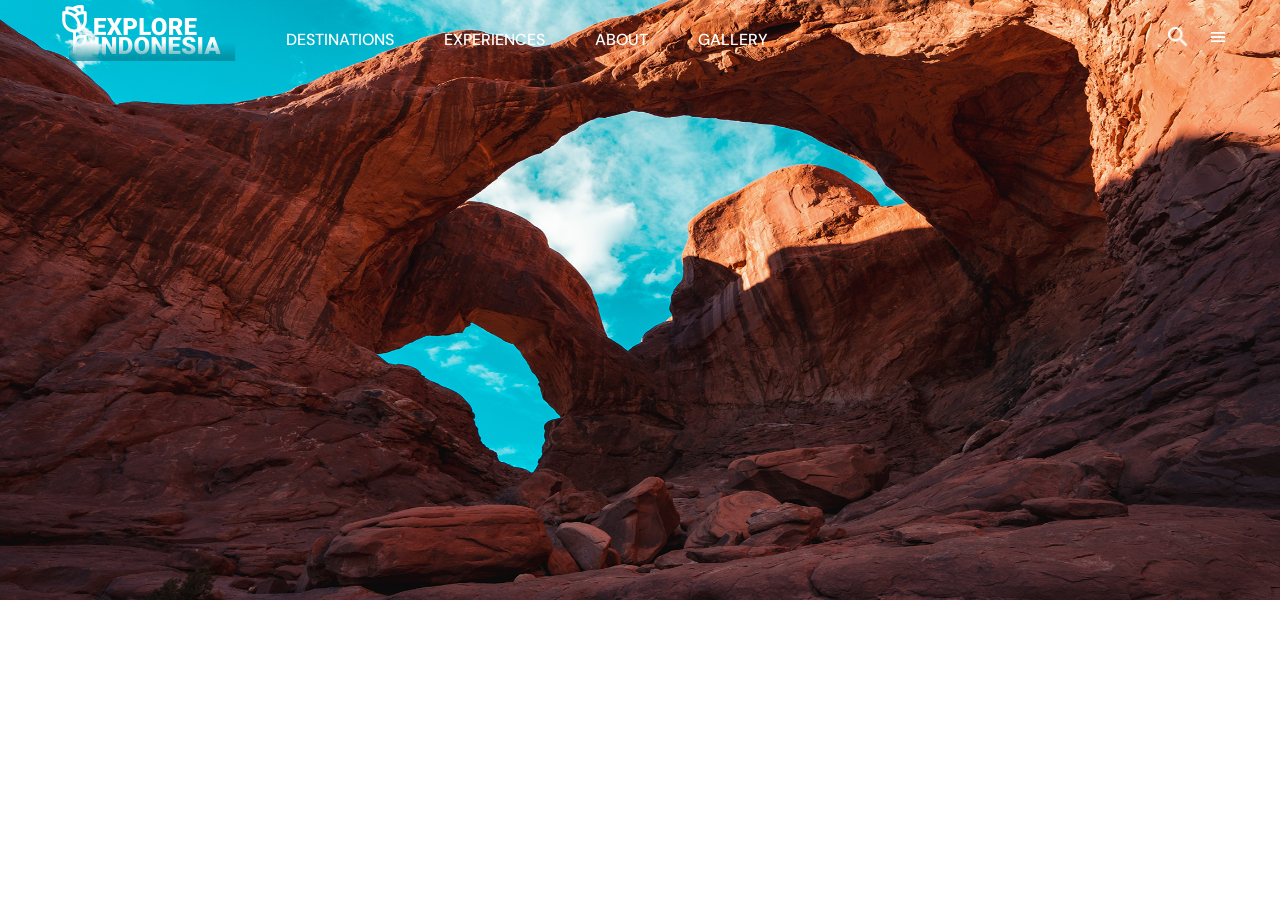
==== amirhamza/amirhamza.html @ f73ede25 "Second commit" ====
<!DOCTYPE html>
<html lang="en">
<head>
    <meta charset="UTF-8">
    <meta name="viewport" content="width=device-width, initial-scale=1.0">
    <title>Document</title>
    <link rel="stylesheet" href="./amirhamza.css">
    <link rel="preconnect" href="https://fonts.googleapis.com">
    <link rel="preconnect" href="https://fonts.gstatic.com" crossorigin>
    <link href="https://fonts.googleapis.com/css2?family=DM+Sans:ital,opsz,wght@0,9..40,100..1000;1,9..40,100..1000&family=Google+Sans:ital,opsz,wght@0,17..18,400..700;1,17..18,400..700&family=Merriweather:ital,opsz,wght@0,18..144,300..900;1,18..144,300..900&family=Momo+Trust+Display&family=Montserrat:ital,wght@0,100..900;1,100..900&family=Nunito:ital,wght@0,200..1000;1,200..1000&family=Open+Sans:ital,wght@0,300..800;1,300..800&family=Raleway:ital,wght@0,100..900;1,100..900&family=Red+Hat+Display:ital,wght@0,300..900;1,300..900&family=Roboto:ital,wght@0,100..900;1,100..900&display=swap" rel="stylesheet">
</head>
<body>
    <img src="./images/diego-gutierrez-NRn5rrBnH8w-unsplash 1 (1).png" alt="" width="100%" height="600px">
    <div class="menu">
        <img src="./images/Group 7.png" alt="">
            <a href="">DESTINATIONS</a>
            <a href="">EXPERIENCES</a>
            <a href="">ABOUT</a>
            <a href="">GALLERY</a>
        <div class="div2">
            <img src="./images/Vector (5).png" alt="" width="20px" height="20px">
            <div class="div3">
                <img src="./images/menu.png" alt="" width="20px" height="20px">
            </div>
        </div>
    </div>
</body>
</html>
---- amirhamza/amirhamza.css ----
*{
    margin: 0px;
    font-family: DM Sans;
}
.menu{
    display: flex;
    align-items: center;
    margin-top: -600px;
    gap: 50px;
    margin-left: 50px;
}
.menu a{
    text-decoration: none;
    color: white;
    font-weight: 500;
}
.div2{
    display: flex;
    gap: 20px;
    margin-left: 350px;
}
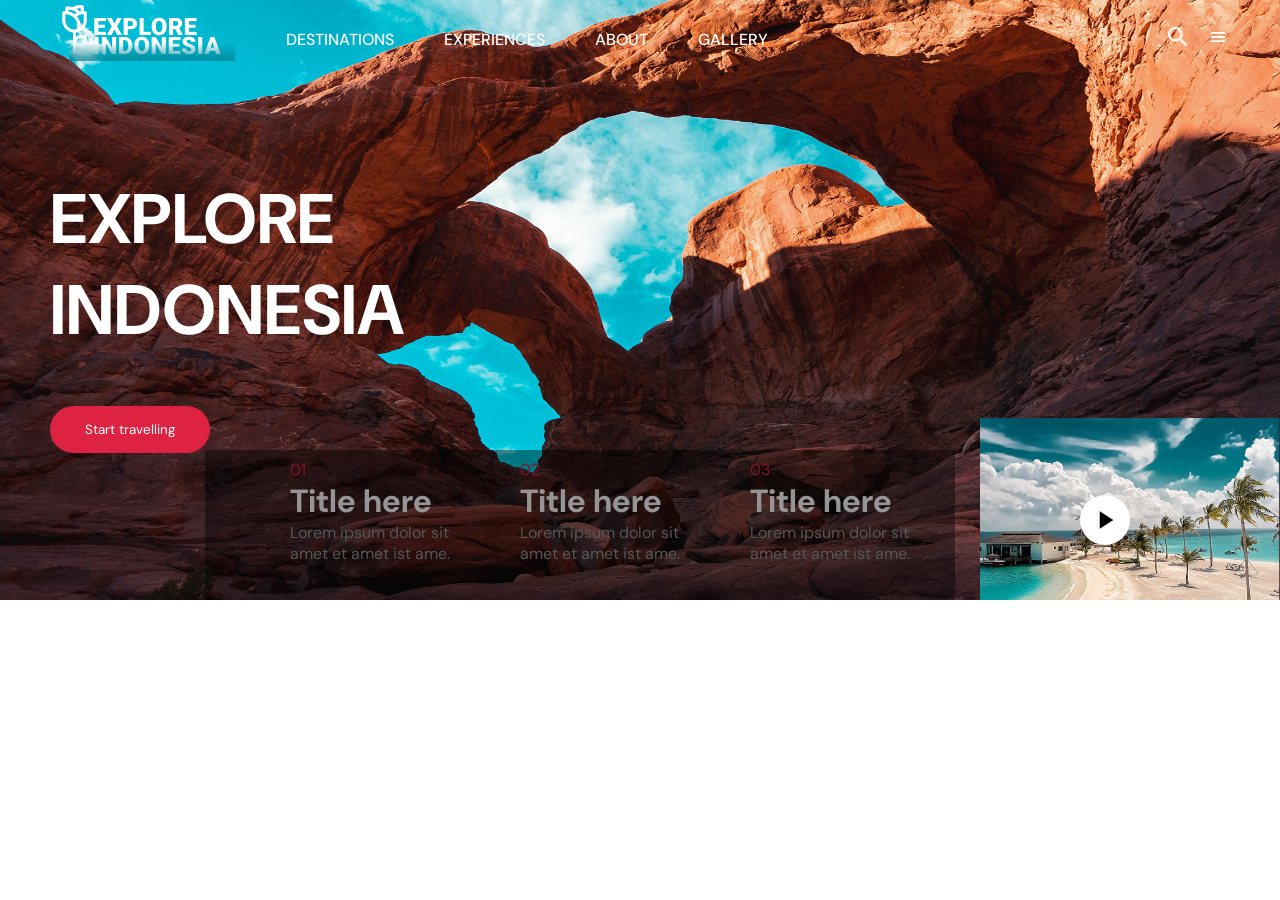
==== commit 50c8bac3: "Third commit" ====
--- a/amirhamza/amirhamza.html
+++ b/amirhamza/amirhamza.html
@@ -24,5 +24,35 @@
             </div>
         </div>
     </div>
+    <div class="div4">
+        <h1>EXPLORE <br>INDONESIA</h1>
+        <button>Start travelling</button>
+    </div>
+    <div class="div5">
+        <div>
+            <a href="">01</a>
+            <h1>Title here</h1>
+            <p>Lorem ipsum dolor sit <br> amet et amet ist ame.</p>
+        </div>
+        <div>
+            <a href="">02</a>
+            <h1>Title here</h1>
+            <p>Lorem ipsum dolor sit <br> amet et amet ist ame.</p>
+        </div>
+        <div>
+            <a href="">03</a>
+            <h1>Title here</h1>
+            <p>Lorem ipsum dolor sit <br> amet et amet ist ame.</p>
+        </div>
+        <div>
+            <img src="./images/hussan-amir-h0DK5BIGBEg-unsplash 2.png" alt="" width="300px">
+        </div>
+    </div>
+    <div class="div6">
+            <img src="./images/play_arrow.png" alt="" width="30px" style="padding: 10px; background-color: white; border-radius: 50px;">
+    </div>
+    <div class="div7">
+    </div>
+    
 </body>
 </html>
--- a/amirhamza/amirhamza.css
+++ b/amirhamza/amirhamza.css
@@ -18,4 +18,47 @@
     display: flex;
     gap: 20px;
     margin-left: 350px;
+}
+.div4{
+    margin-left: 50px;
+    margin-top: 100px;
+}
+.div4 h1{
+    font-size: 70px;
+    color: white;
+}
+.div4 button{
+    border: none;
+    margin-top: 50px;
+    padding: 15px 35px;
+    background-color: #DD2242;
+    color: white;
+    border-radius: 30px;
+}
+.div5{
+    display: flex;
+    gap: 70px;
+    align-items: center;
+    justify-content: end;
+    margin-top: -35px;
+    color: white;
+}
+.div5 a{
+    text-decoration: none;
+    color: #DD2242;
+}
+.div5 p{
+    color: #939393;
+}
+.div6 {
+    margin-left: 1080px;
+    margin-top: -110px;
+}
+.div7{
+    width: 750px;
+    height: 150px;
+    background-color: rgba(0, 0, 0, 0.416);
+    margin-left: 205px;
+    margin-top: -100px;
+    position: relative;
 }
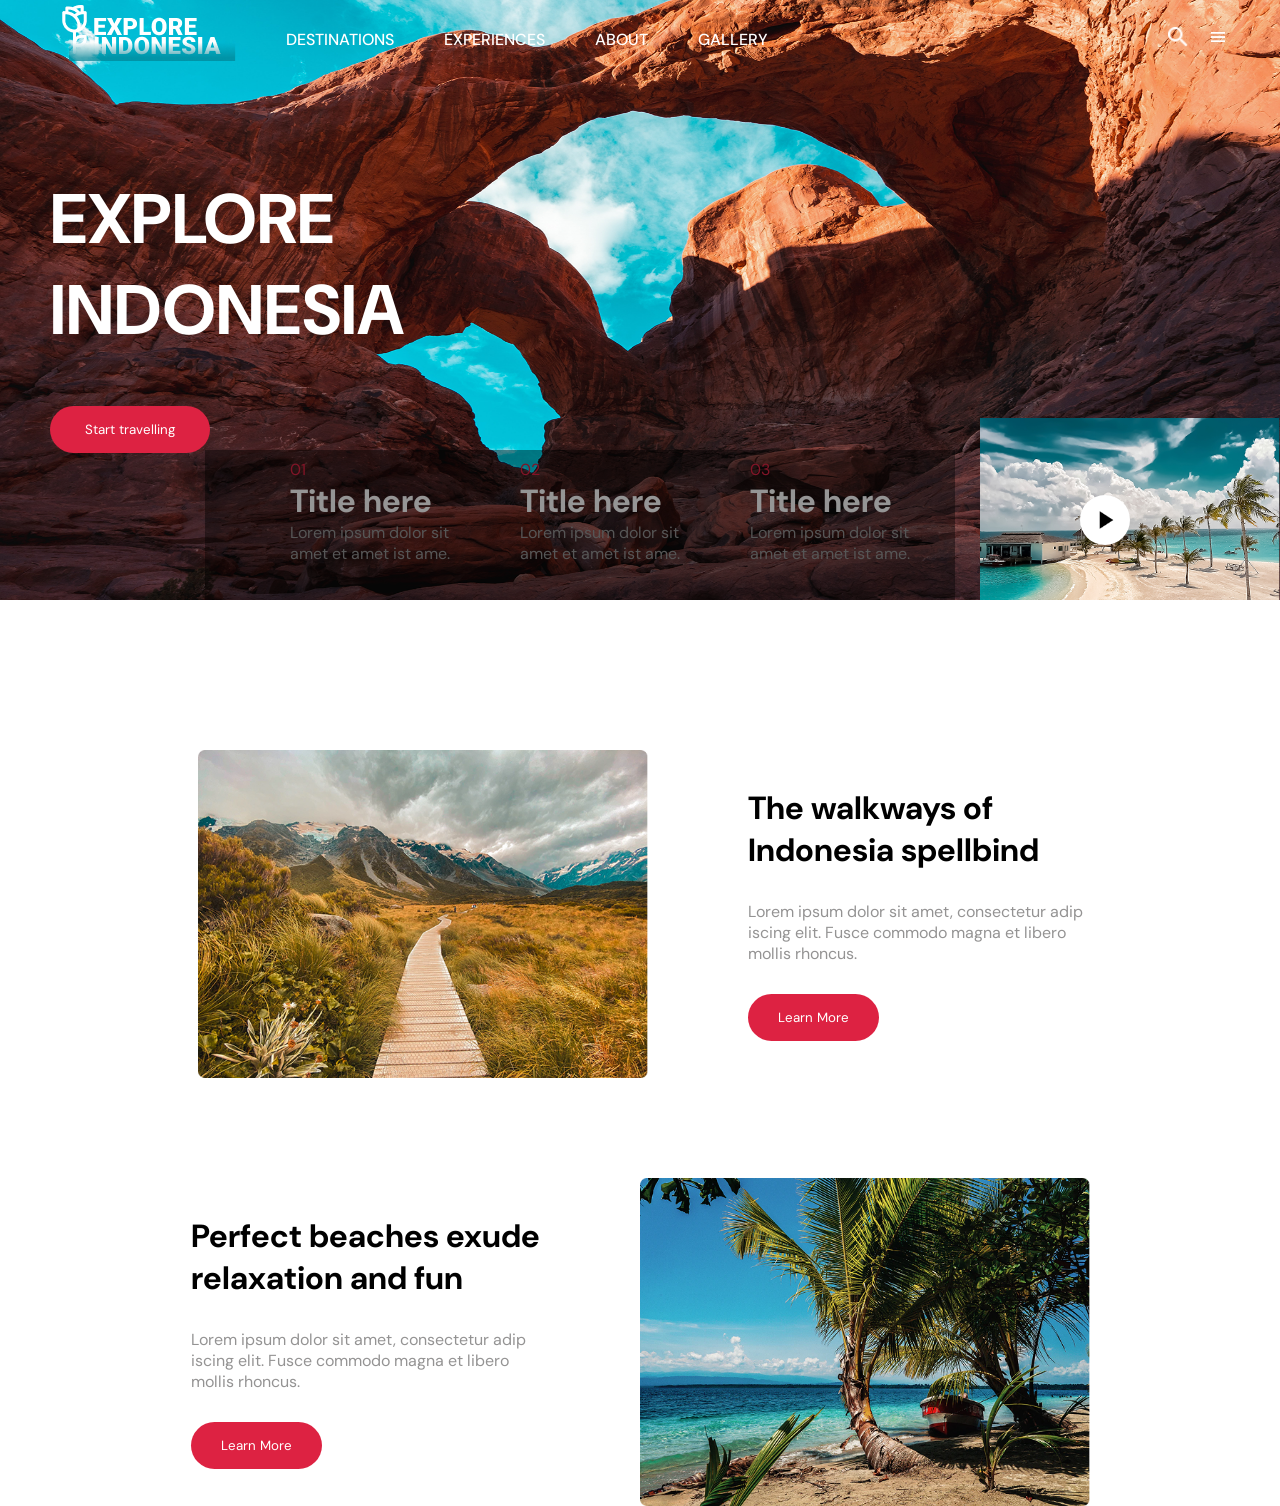
==== commit 7ea9740a: "Fourth commit" ====
--- a/amirhamza/amirhamza.html
+++ b/amirhamza/amirhamza.html
@@ -53,6 +53,21 @@
     </div>
     <div class="div7">
     </div>
-    
+    <div class="div8">
+        <img src="./images/Rectangle 9.png" alt="" width="450px">
+          <div>
+            <h1>The walkways of <br> Indonesia spellbind</h1>
+            <p>Lorem ipsum dolor sit amet, consectetur adip <br> iscing elit. Fusce commodo magna et libero <br> mollis rhoncus. </p>
+            <button>Learn More</button>
+          </div>
+    </div>
+    <div class="div9">
+        <img src="./images/Rectangle 10 (2).png" alt="" width="450px">
+        <div>
+            <h1>Perfect beaches exude <br> relaxation and fun</h1>
+            <p>Lorem ipsum dolor sit amet, consectetur adip <br> iscing elit. Fusce commodo magna et libero <br> mollis rhoncus. </p>
+            <button>Learn More</button>
+        </div>
+    </div>
 </body>
 </html>
--- a/amirhamza/amirhamza.css
+++ b/amirhamza/amirhamza.css
@@ -61,4 +61,45 @@
     margin-left: 205px;
     margin-top: -100px;
     position: relative;
+}
+.div8{
+    margin-top: 150px;
+    display: flex;
+    gap: 100px;
+    justify-content: center;
+    align-items: center;
+}
+.div8 p{
+    margin-top: 30px;
+    color: #949393;
+}
+.div8 button{
+    margin-top: 30px;
+    border: none;
+    background-color: #DD2242;
+    padding: 15px 30px;
+    color: white;
+    border-radius: 30px;
+    font-weight: 400;
+}
+.div9{
+    margin-top: 100px;
+    display: flex;
+    gap: 100px;
+    justify-content: center;
+    align-items: center;
+    flex-direction: row-reverse;
+}
+.div9 p{
+    margin-top: 30px;
+    color: #949393;
+}
+.div9 button{
+    margin-top: 30px;
+    border: none;
+    background-color: #DD2242;
+    color: white;
+    padding: 15px 30px;
+    border-radius: 30px;
+    font-weight: 400;
 }
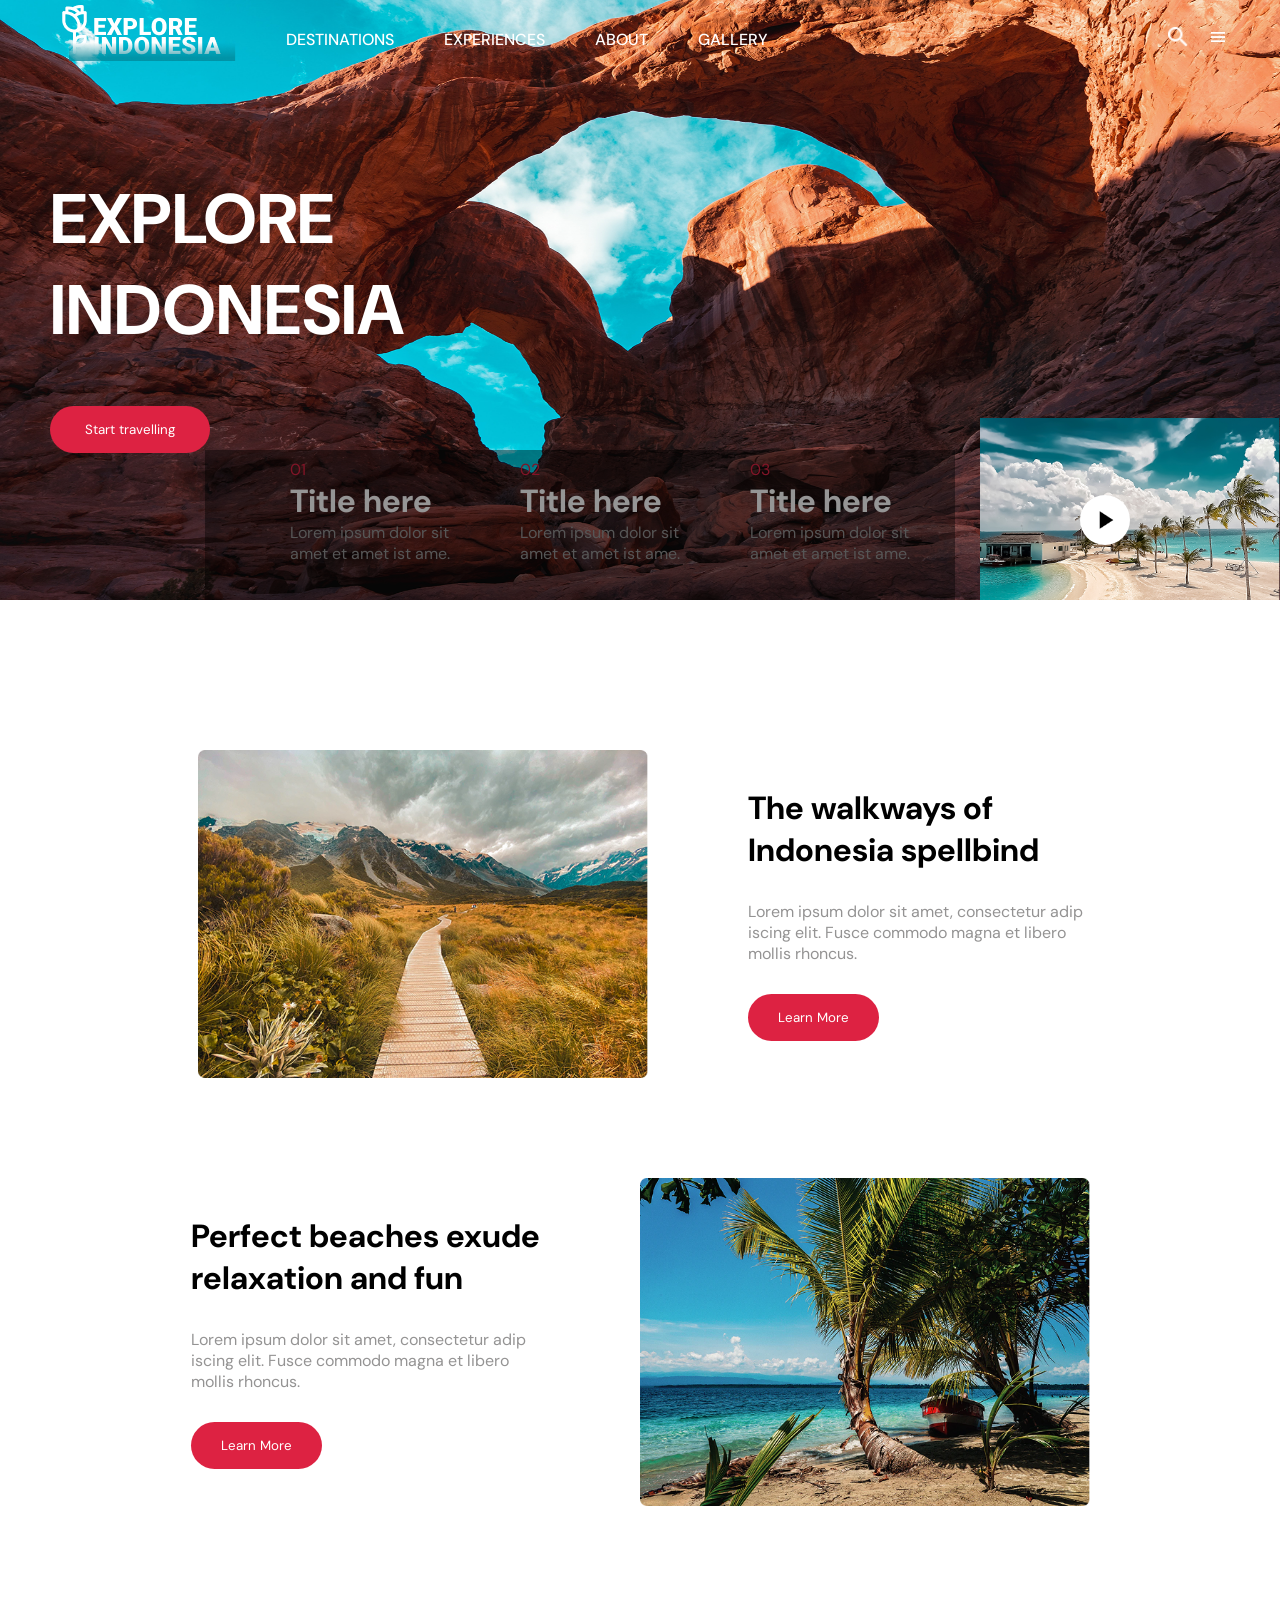
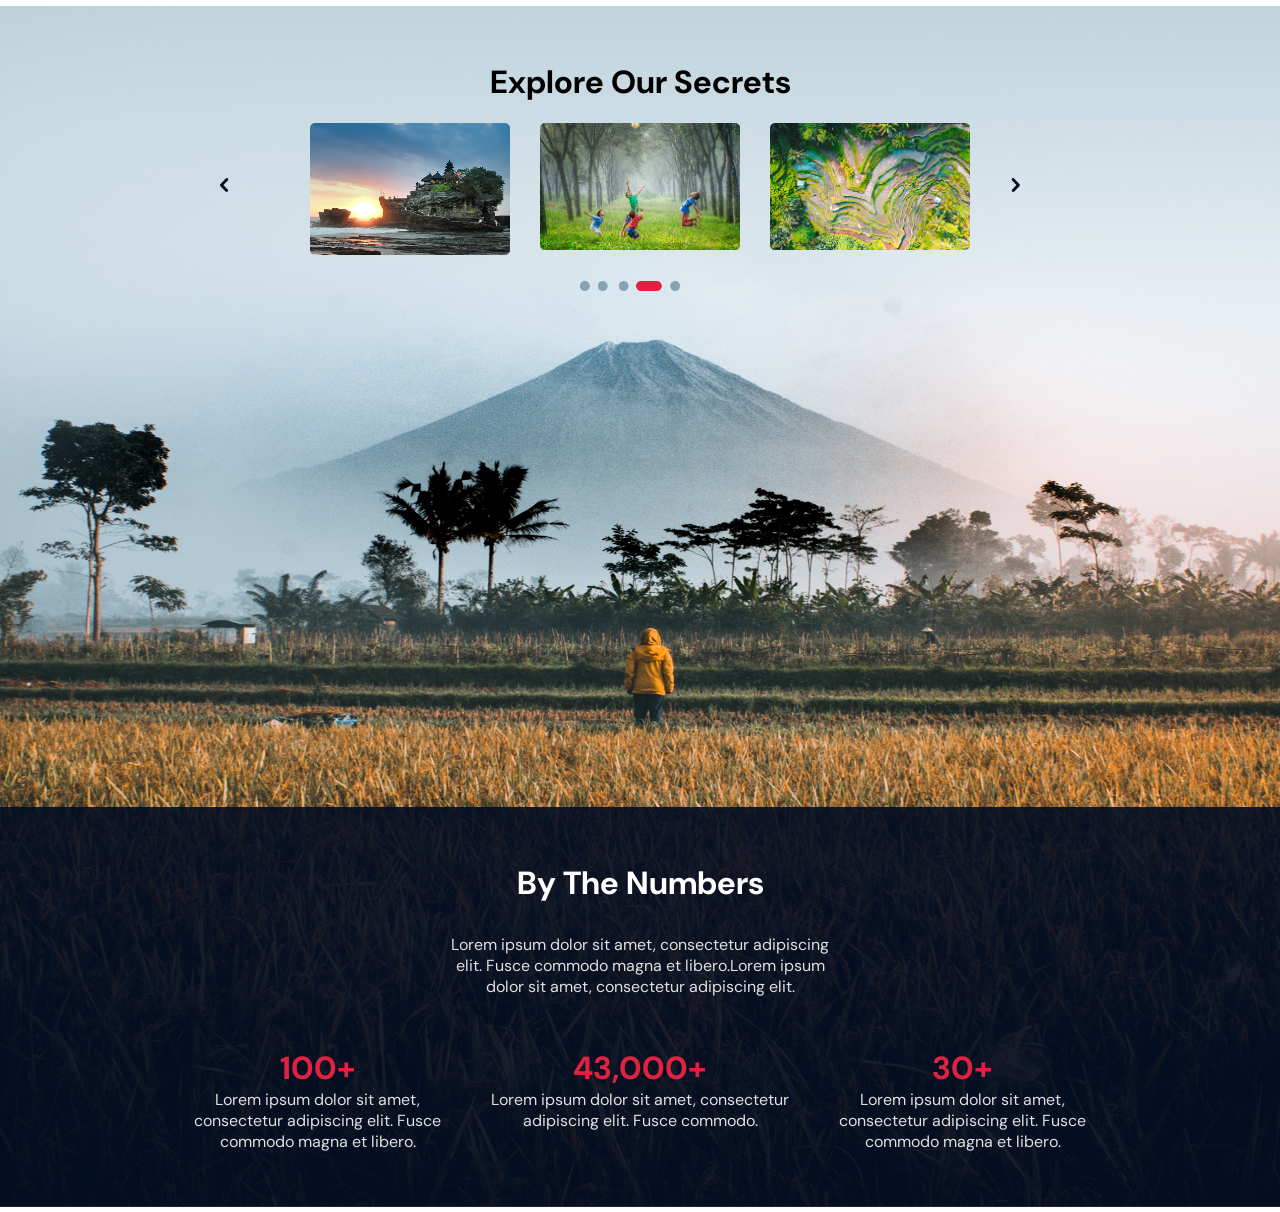
==== commit a8cb3b81: "Five commit" ====
--- a/amirhamza/amirhamza.html
+++ b/amirhamza/amirhamza.html
@@ -69,5 +69,45 @@
             <button>Learn More</button>
         </div>
     </div>
+    <img src="./images/ifan-bima-B04Xpnu5JQ4-unsplash 1.png" alt="" width="100%" height="1200px" style="margin-top: 100px;">
+    <div class="div10">
+        <h1>Explore Our Secrets</h1>
+    </div>
+    <div class="div11">
+        <img src="./images/Rectangle 1258.png" alt="" width="200px">
+        <div>
+            <img src="./images/Rectangle 1259.png" alt="" width="200px">
+        </div>
+        <div>
+            <img src="./images/Rectangle 1260.png" alt="" width="200px">
+        </div>
+    </div>
+    <div class="div12">
+        <img src="./images/Group 6.png" alt="" width="100px">
+    </div>
+    <div class="div13">
+        <img src="./images/Group 5.png" alt="" width="800px">
+    </div>
+    <div class="div14">
+        <img src="./images/Rectangle 1261.png" alt="" width="100%" height="400px">
+    </div>
+    <div class="div15">
+        <h1>By The Numbers</h1>
+        <p>Lorem ipsum dolor sit amet, consectetur adipiscing <br> elit. Fusce commodo magna et libero.Lorem ipsum <br> dolor sit amet, consectetur adipiscing elit.</p>
+    </div>
+    <div class="div16">
+        <div>
+            <h1>100+</h1>
+            <p>Lorem ipsum dolor sit amet, <br> consectetur adipiscing elit. Fusce <br> commodo magna et libero.</p>
+        </div>
+        <div>
+            <h1>43,000+</h1>
+            <p>Lorem ipsum dolor sit amet, consectetur <br> adipiscing elit. Fusce commodo.</p>
+        </div>
+        <div>
+            <h1>30+</h1>
+            <p>Lorem ipsum dolor sit amet, <br> consectetur adipiscing elit. Fusce <br> commodo magna et libero.</p>
+        </div>
+    </div>
 </body>
 </html>
--- a/amirhamza/amirhamza.css
+++ b/amirhamza/amirhamza.css
@@ -102,4 +102,48 @@
     padding: 15px 30px;
     border-radius: 30px;
     font-weight: 400;
+}
+.div10{
+    margin-top: -1150px;
+    text-align: center;
+}
+.div11{
+    display: flex;
+    gap: 30px;
+    justify-content: center;
+    margin-top: 20px;
+}
+.div12 {
+   margin-left: 580px;
+   margin-top: 20px;
+}
+.div13 {
+   margin-left: 220px;
+   margin-top: -120px;
+}
+.div14{
+   margin-top: 610px;
+}
+.div15{
+    justify-content: center;
+    text-align: center;
+    margin-top: -350px;
+    color: white;
+}
+.div15 p{
+    margin-top: 30px;
+    color: #E0E0E0;
+}
+.div16{
+    display: flex;
+    gap: 50px;
+    justify-content: center;
+    margin-top: 50px;
+    text-align: center;
+}
+.div16 h1{
+    color: #DD2242;
+}
+.div16 p{
+    color: #E0E0E0;
 }
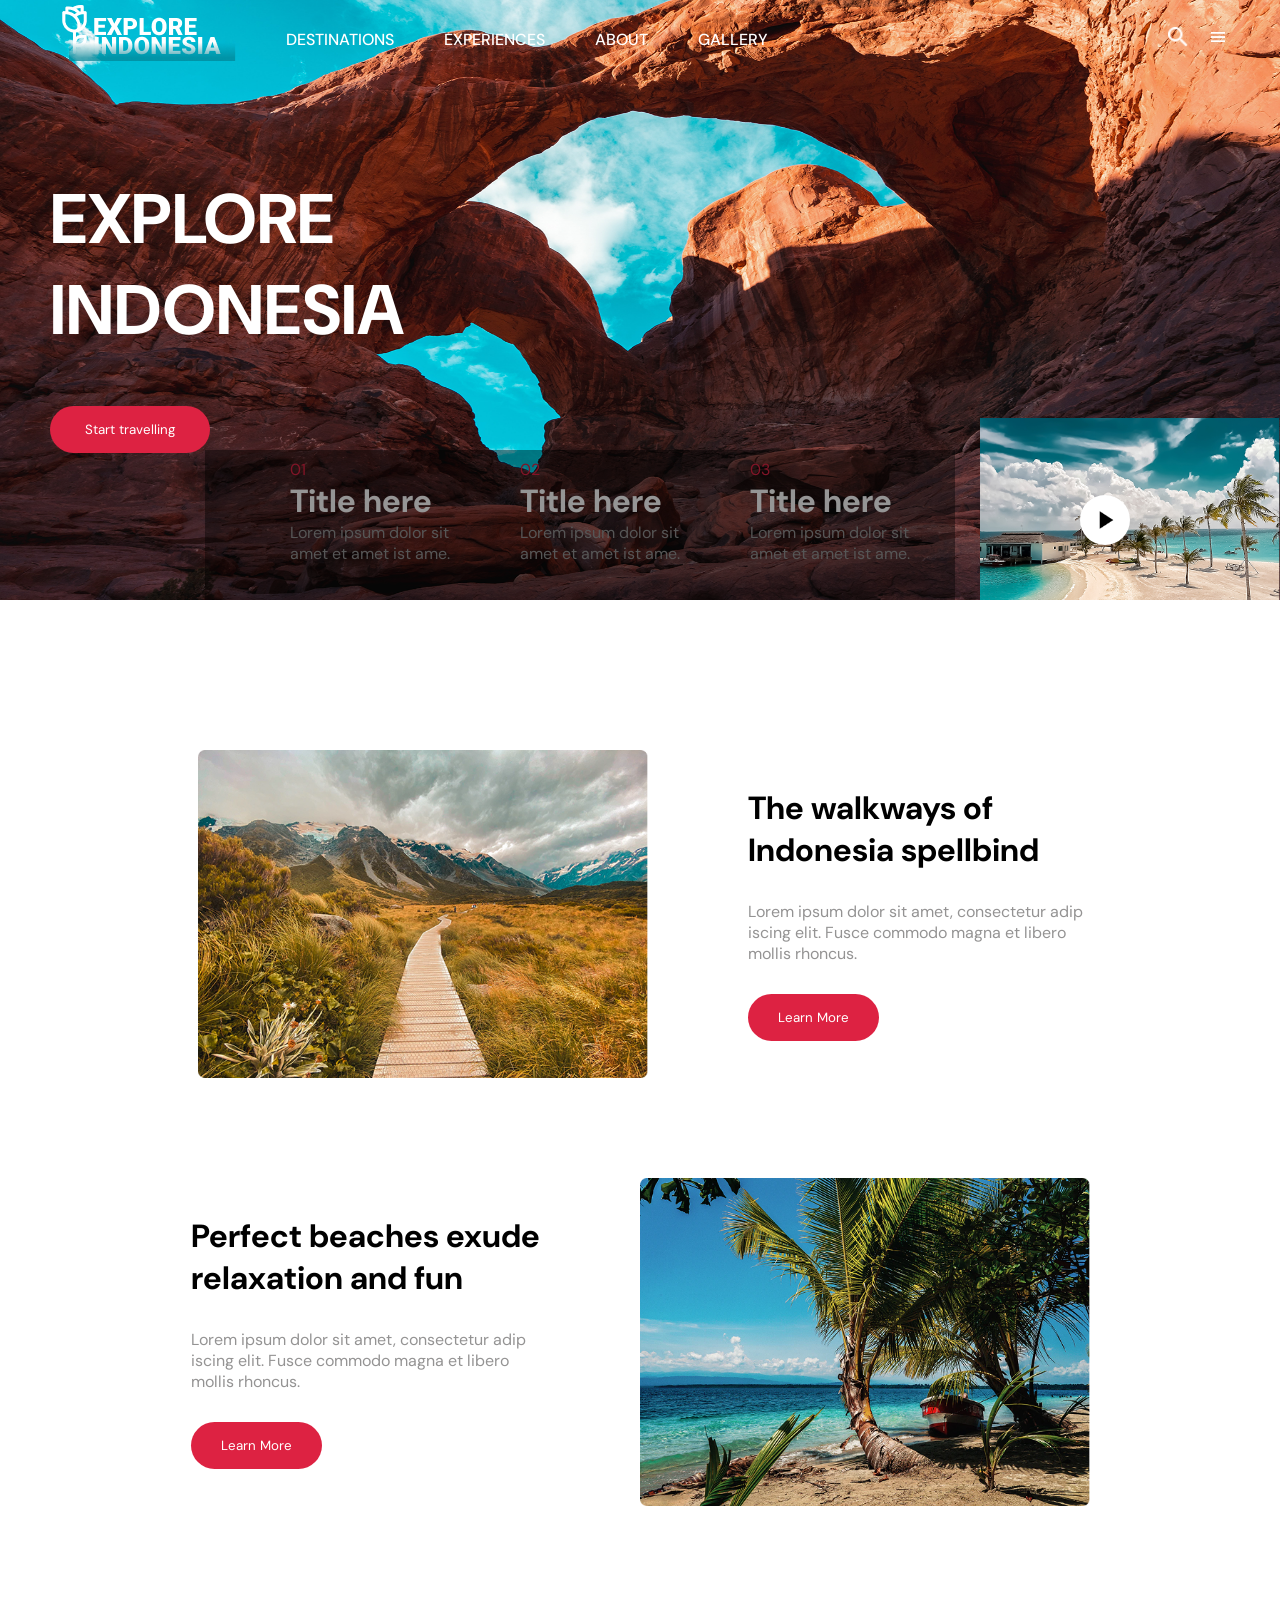
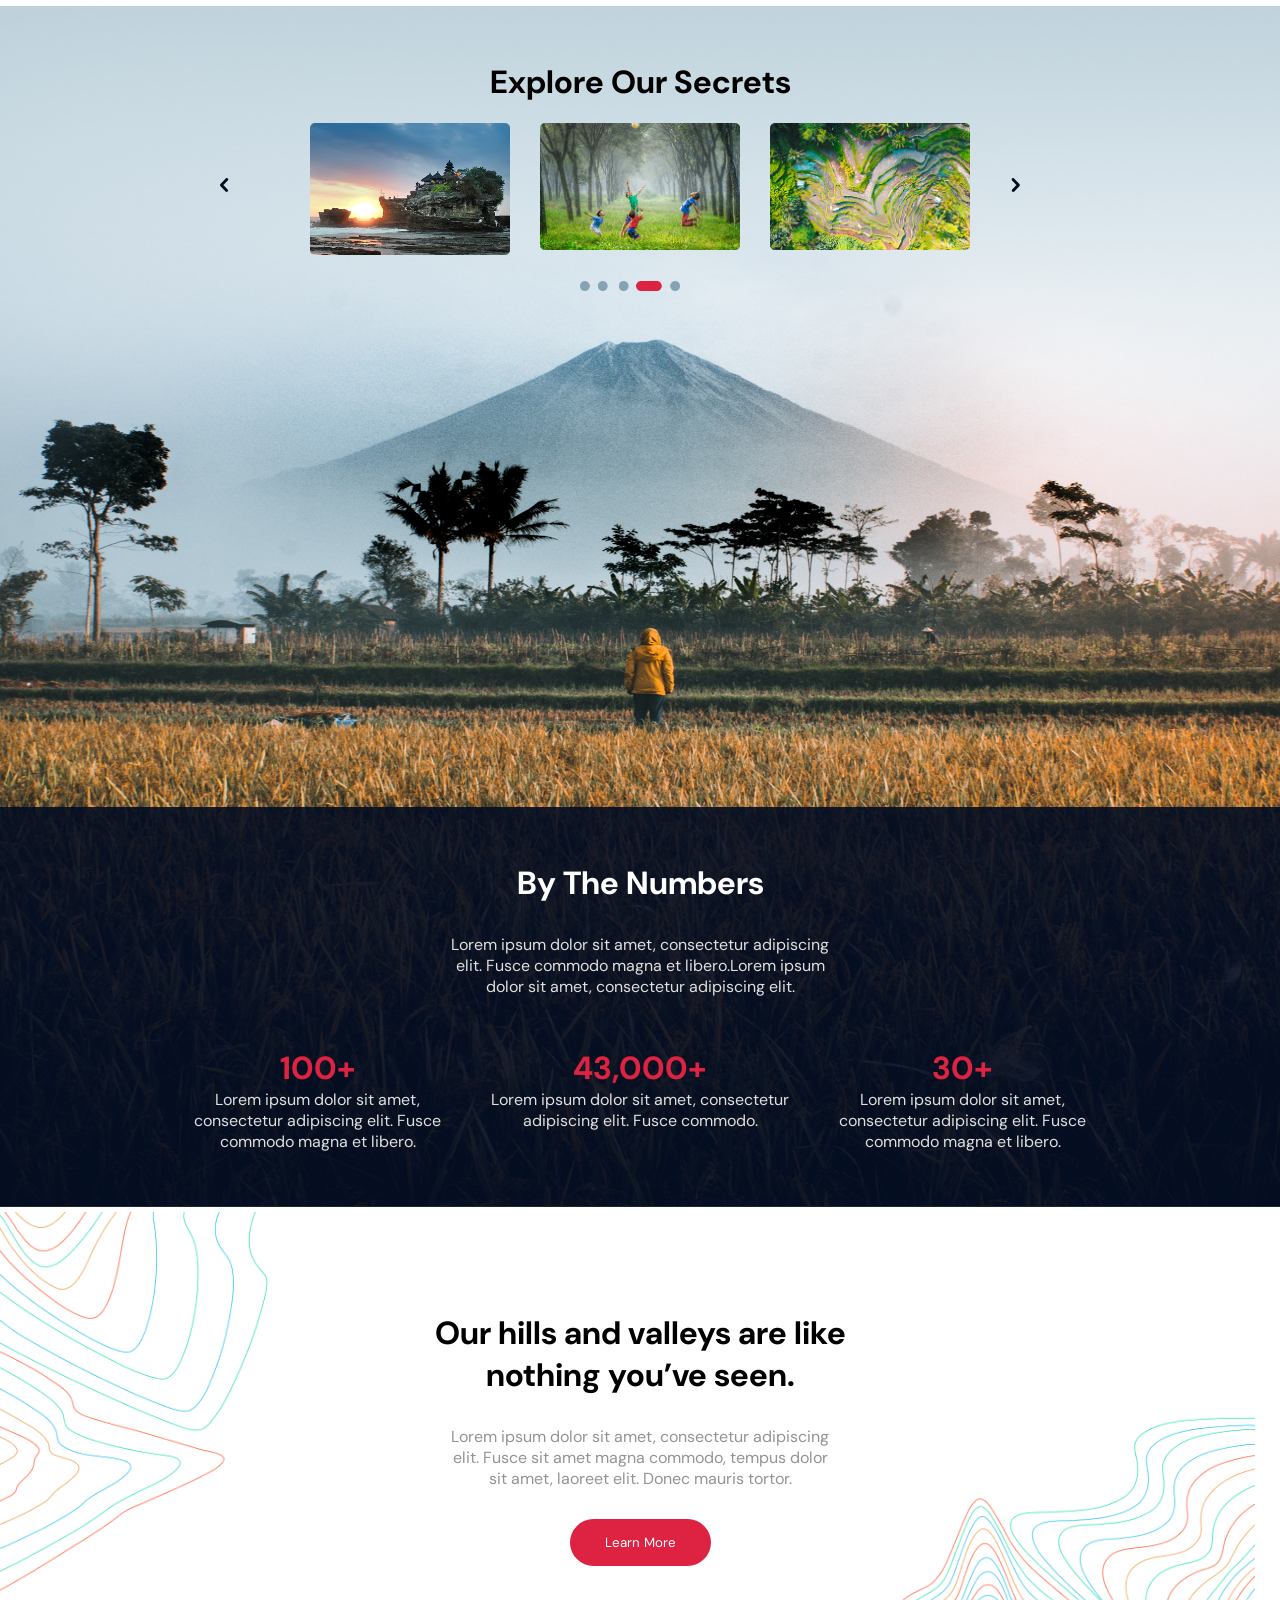
==== commit d0b5d8ff: "Six commit" ====
--- a/amirhamza/amirhamza.html
+++ b/amirhamza/amirhamza.html
@@ -109,5 +109,16 @@
             <p>Lorem ipsum dolor sit amet, <br> consectetur adipiscing elit. Fusce <br> commodo magna et libero.</p>
         </div>
     </div>
+    <div class="div17">
+        <img src="./images/Mask Group (1).png" alt="" width="900px">
+    </div>
+    <div class="div18">
+            <img src="./images/Mask Group (2).png" alt="" width="900px">
+        </div>
+        <div class="div19">
+            <h1>Our hills and valleys are like <br> nothing you’ve seen.</h1>
+            <p>Lorem ipsum dolor sit amet, consectetur adipiscing <br> elit. Fusce sit amet magna commodo, tempus dolor <br> sit amet, laoreet elit. Donec mauris tortor.</p>
+            <button>Learn More</button>
+        </div>
 </body>
 </html>
--- a/amirhamza/amirhamza.css
+++ b/amirhamza/amirhamza.css
@@ -146,4 +146,29 @@
 }
 .div16 p{
     color: #E0E0E0;
+}
+.div17{
+    margin-top: 60px;
+    
+}
+.div18{
+    margin-top: -380px;
+    margin-left: 355px;
+}
+.div19{
+    text-align: center;
+    justify-content: center;
+    margin-top: -300px;
+}
+.div19 p{
+    margin-top: 30px;
+    color: #939393;
+}
+.div19 button{
+    margin-top: 30px;
+    border: none;
+    background-color: #DD2242;
+    padding: 15px 35px;
+    color: white;
+    border-radius: 30px;
 }
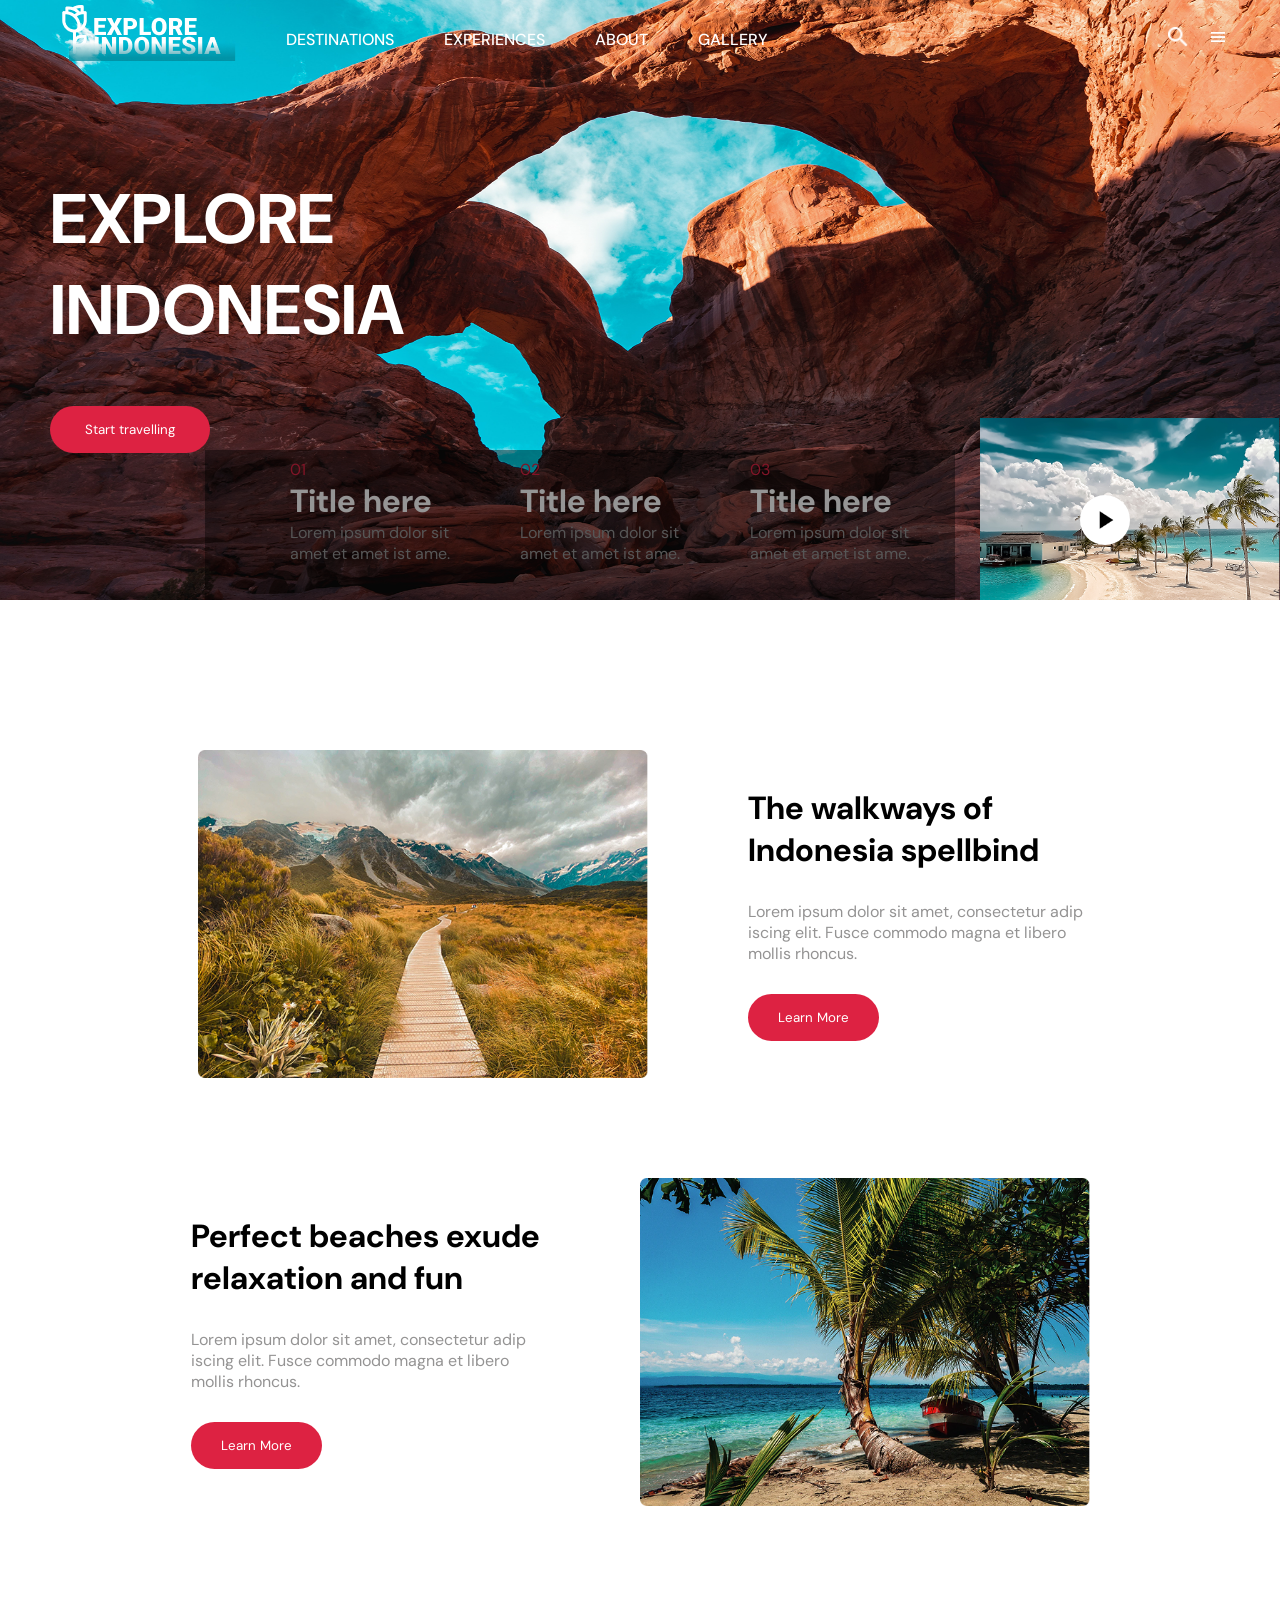
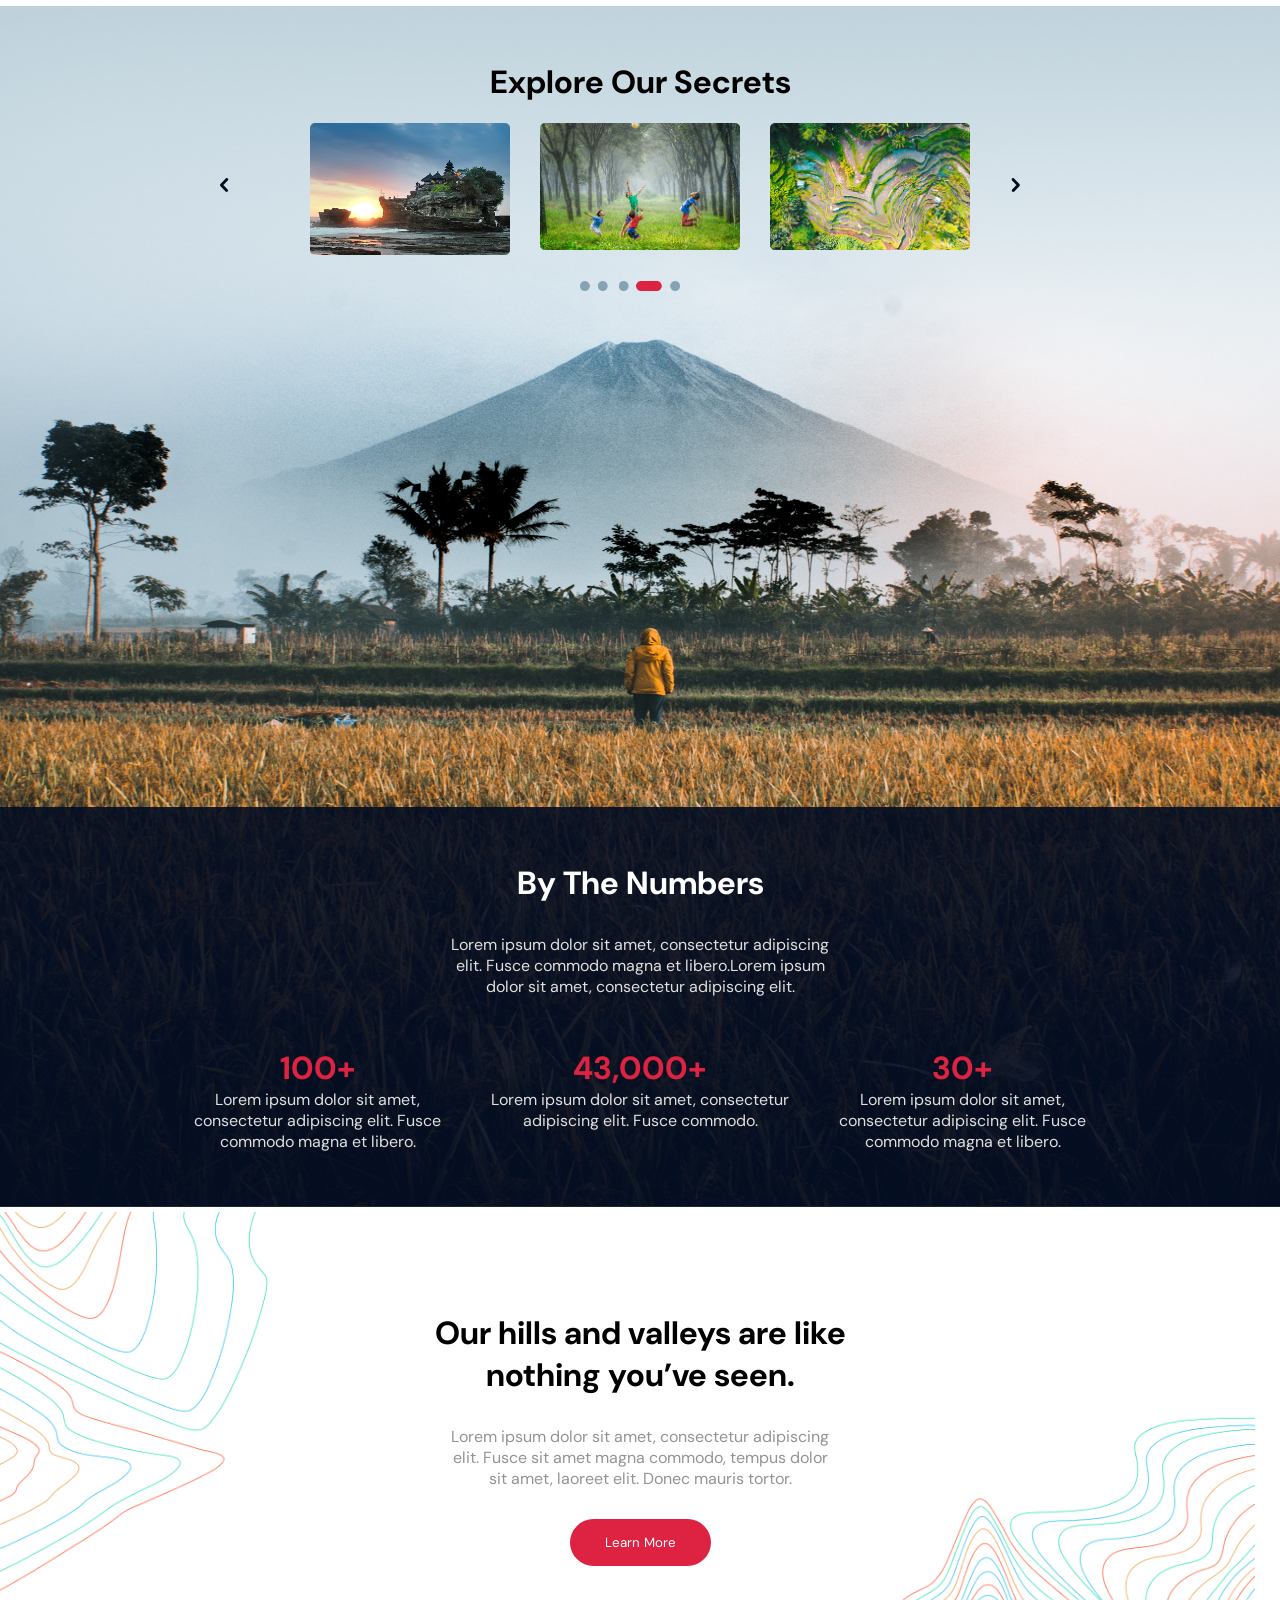
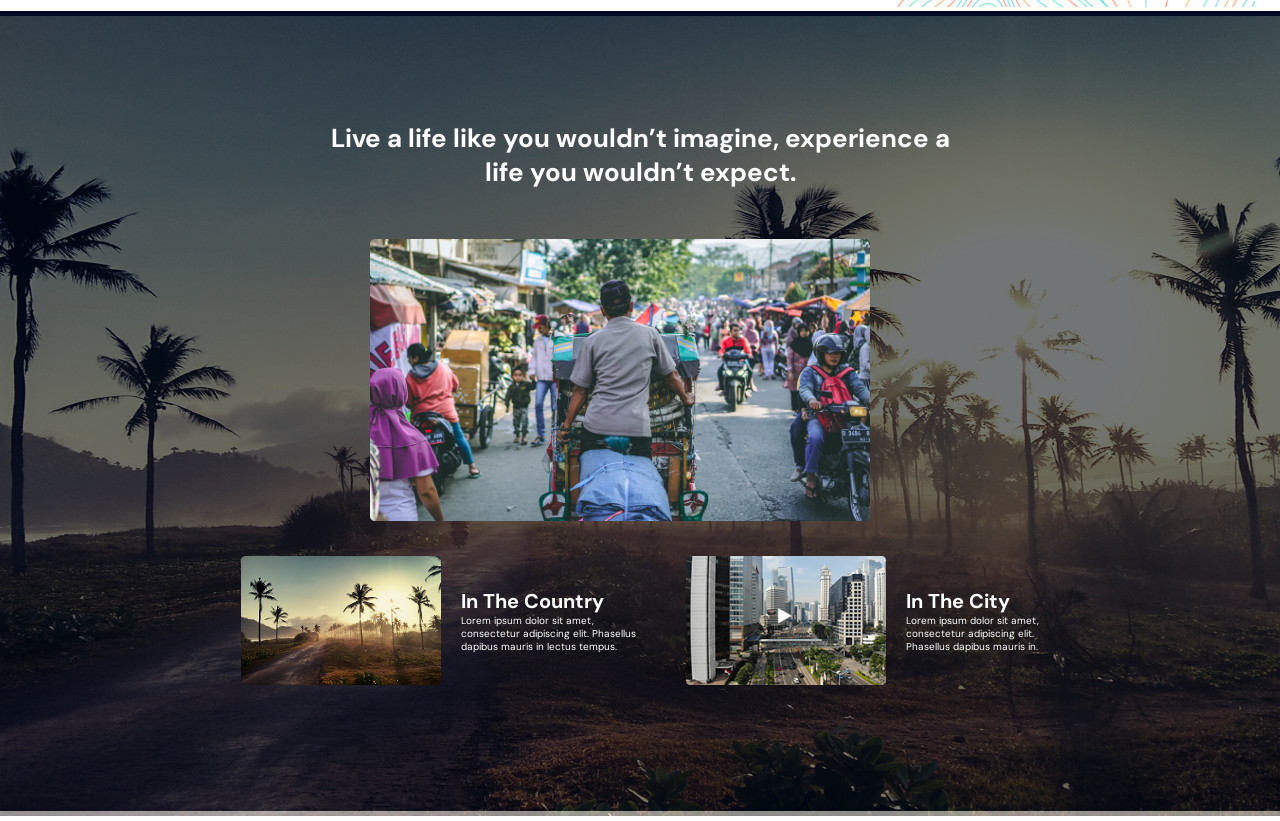
==== commit f1ebbbd1: "Seven commit" ====
--- a/amirhamza/amirhamza.html
+++ b/amirhamza/amirhamza.html
@@ -120,5 +120,34 @@
             <p>Lorem ipsum dolor sit amet, consectetur adipiscing <br> elit. Fusce sit amet magna commodo, tempus dolor <br> sit amet, laoreet elit. Donec mauris tortor.</p>
             <button>Learn More</button>
         </div>
+        <div class="div20">
+            <img src="./images/Rectangle 1272.png" alt="" width="100%" height="800px">
+        </div>
+        <div class="div21">
+            <img src="./images/hugo-matilla-EFuCATqfblI-unsplash 1.png" alt="" width="100%" height="800px">
+        </div>
+        <div class="div22">
+           <h1>Live a life like you wouldn’t imagine, experience a <br> life you wouldn’t expect.</h1>
+        </div>
+        <div class="div23">
+            <img src="./images/image 2.png" alt="" width="500px">
+        </div>
+        <div class="div24">
+            <div class="div25">
+                <img src="./images/image 3.png" alt="" width="200px">
+                <div>
+                    <h1>In The Country</h1>
+                    <p>Lorem ipsum dolor sit amet, <br> consectetur adipiscing elit. Phasellus <br> dapibus mauris in lectus tempus.</p>
+                </div>
+            </div>
+            <div class="div26">
+                <img src="./images/Preview.png" alt="" width="200px">
+                <div>
+                    <h1>In The City</h1>
+                    <p>Lorem ipsum dolor sit amet, <br> consectetur adipiscing elit. <br> Phasellus dapibus mauris in.</p>
+                </div>
+            </div>
+
+        </div>
 </body>
 </html>
--- a/amirhamza/amirhamza.css
+++ b/amirhamza/amirhamza.css
@@ -171,4 +171,41 @@
     padding: 15px 35px;
     color: white;
     border-radius: 30px;
+}
+.div20{
+    margin-top: 45px;
+}
+.div21{
+    margin-top: -800px;
+}
+.div22{
+    margin-top: -700px;
+    text-align: center;
+    justify-content: center;
+    font-size: 13px;
+    color: white;
+}
+.div23{
+    margin-left: 370px;
+    margin-top: 50px;
+}
+.div24{
+    display: flex;
+    gap: 50px;
+    justify-content: center;
+    margin-top: 30px;
+}
+.div25{
+    display: flex;
+    gap: 20px;
+    align-items: center;
+    color: white;
+    font-size: 10px;
+}
+.div26{
+    display: flex;
+    gap: 20px;
+    align-items: center;
+    color: white;
+    font-size: 10px;
 }
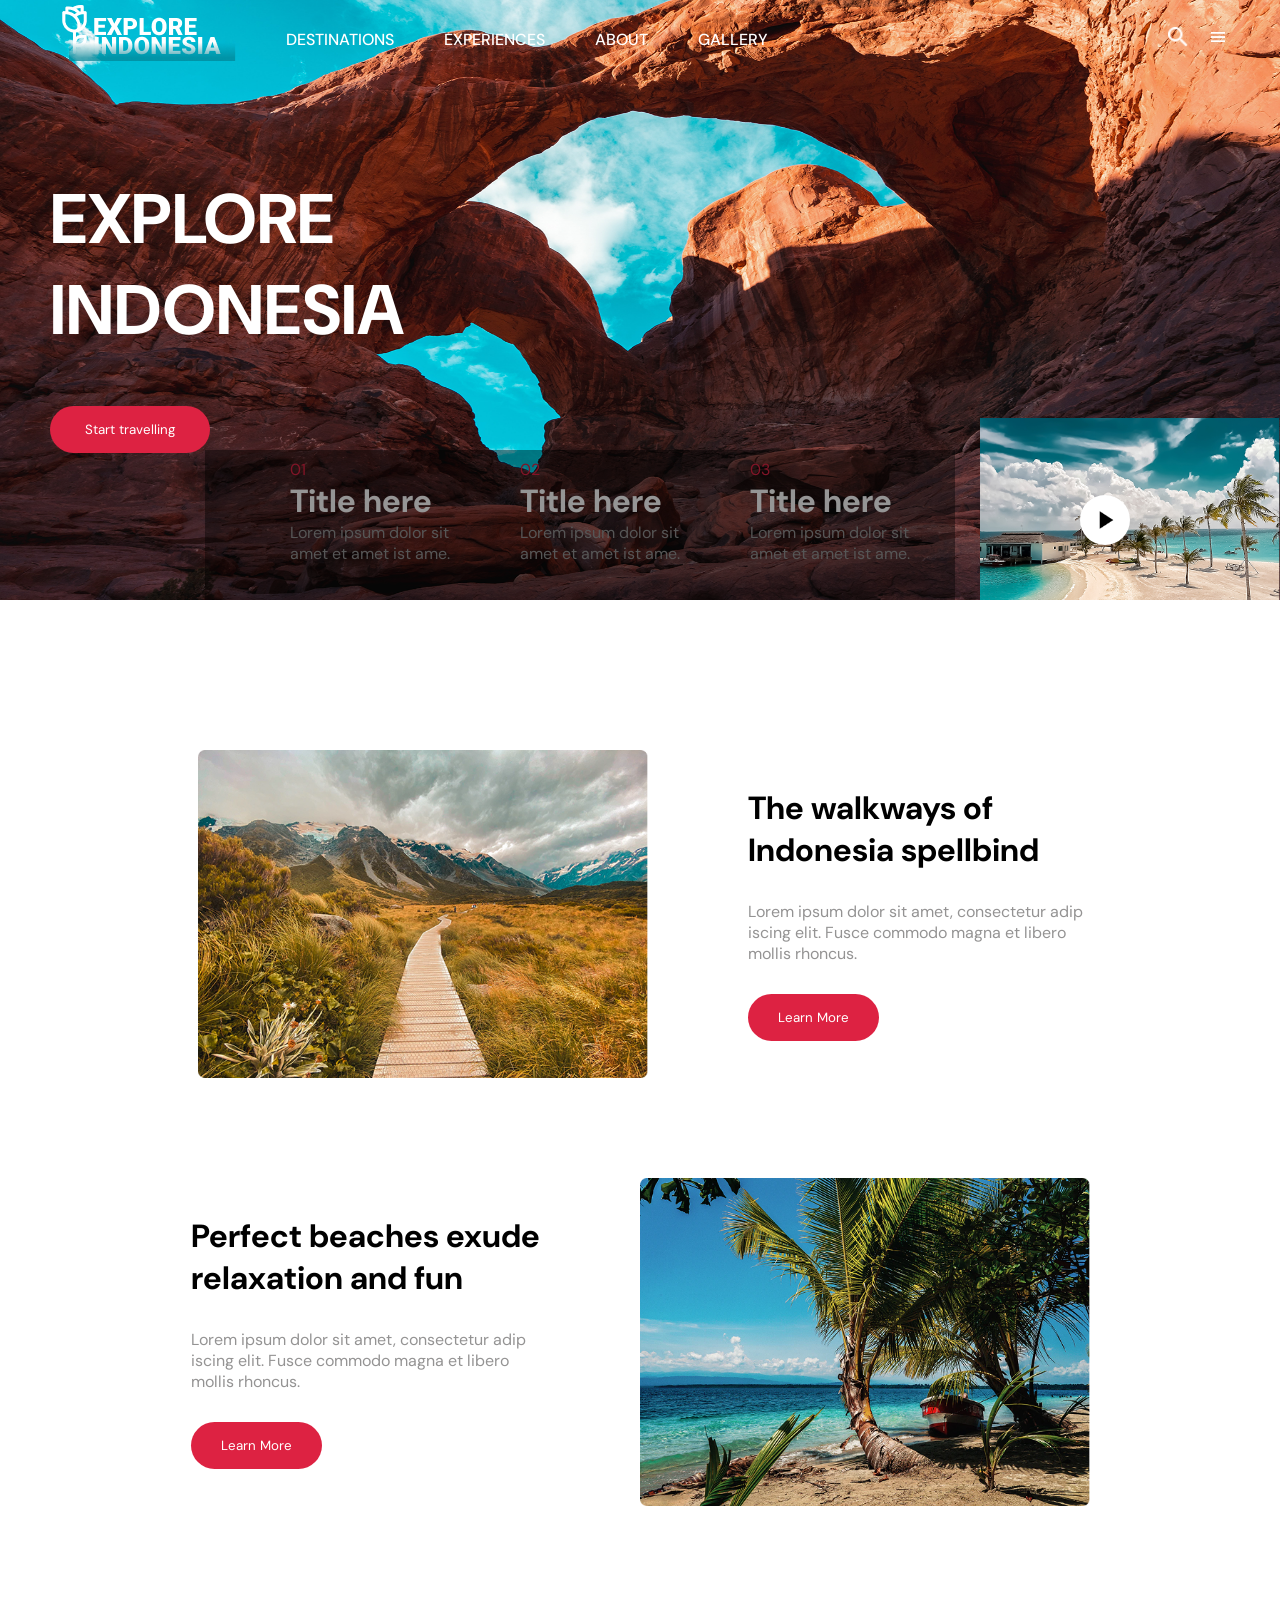
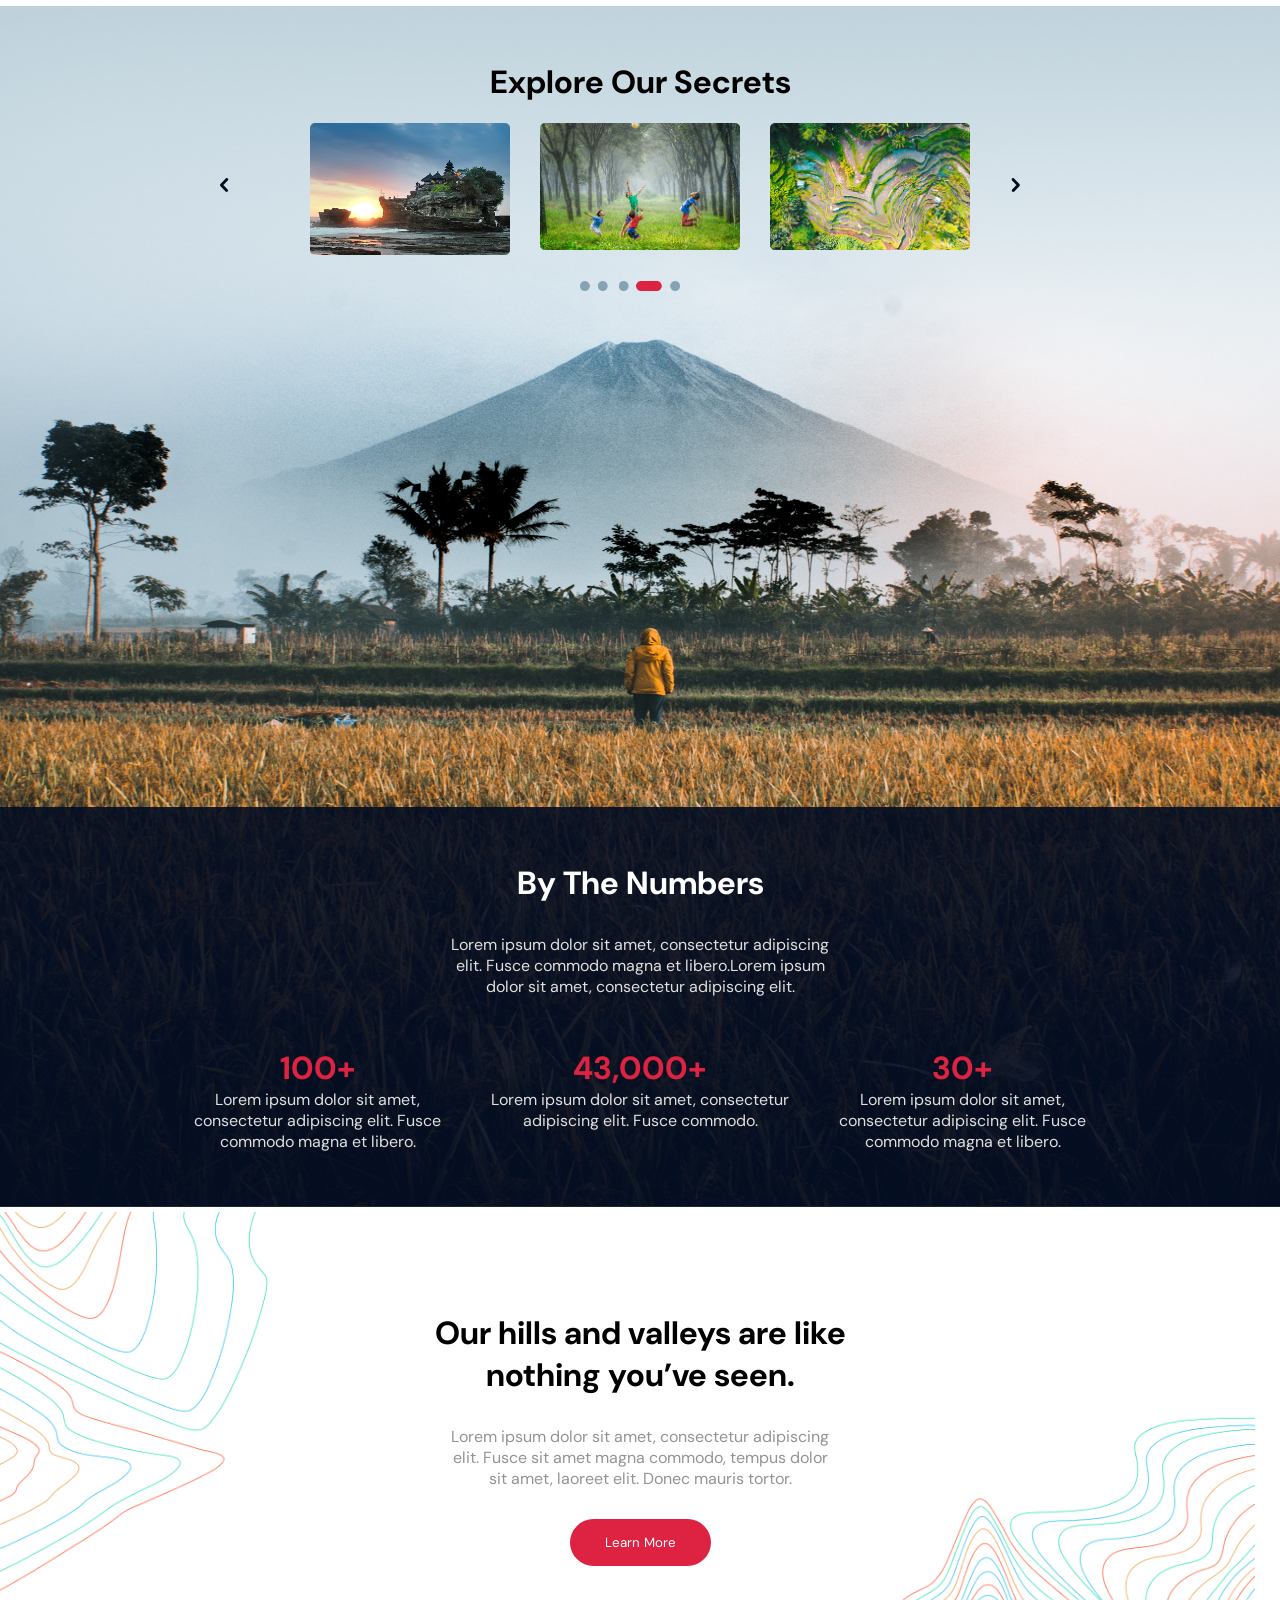
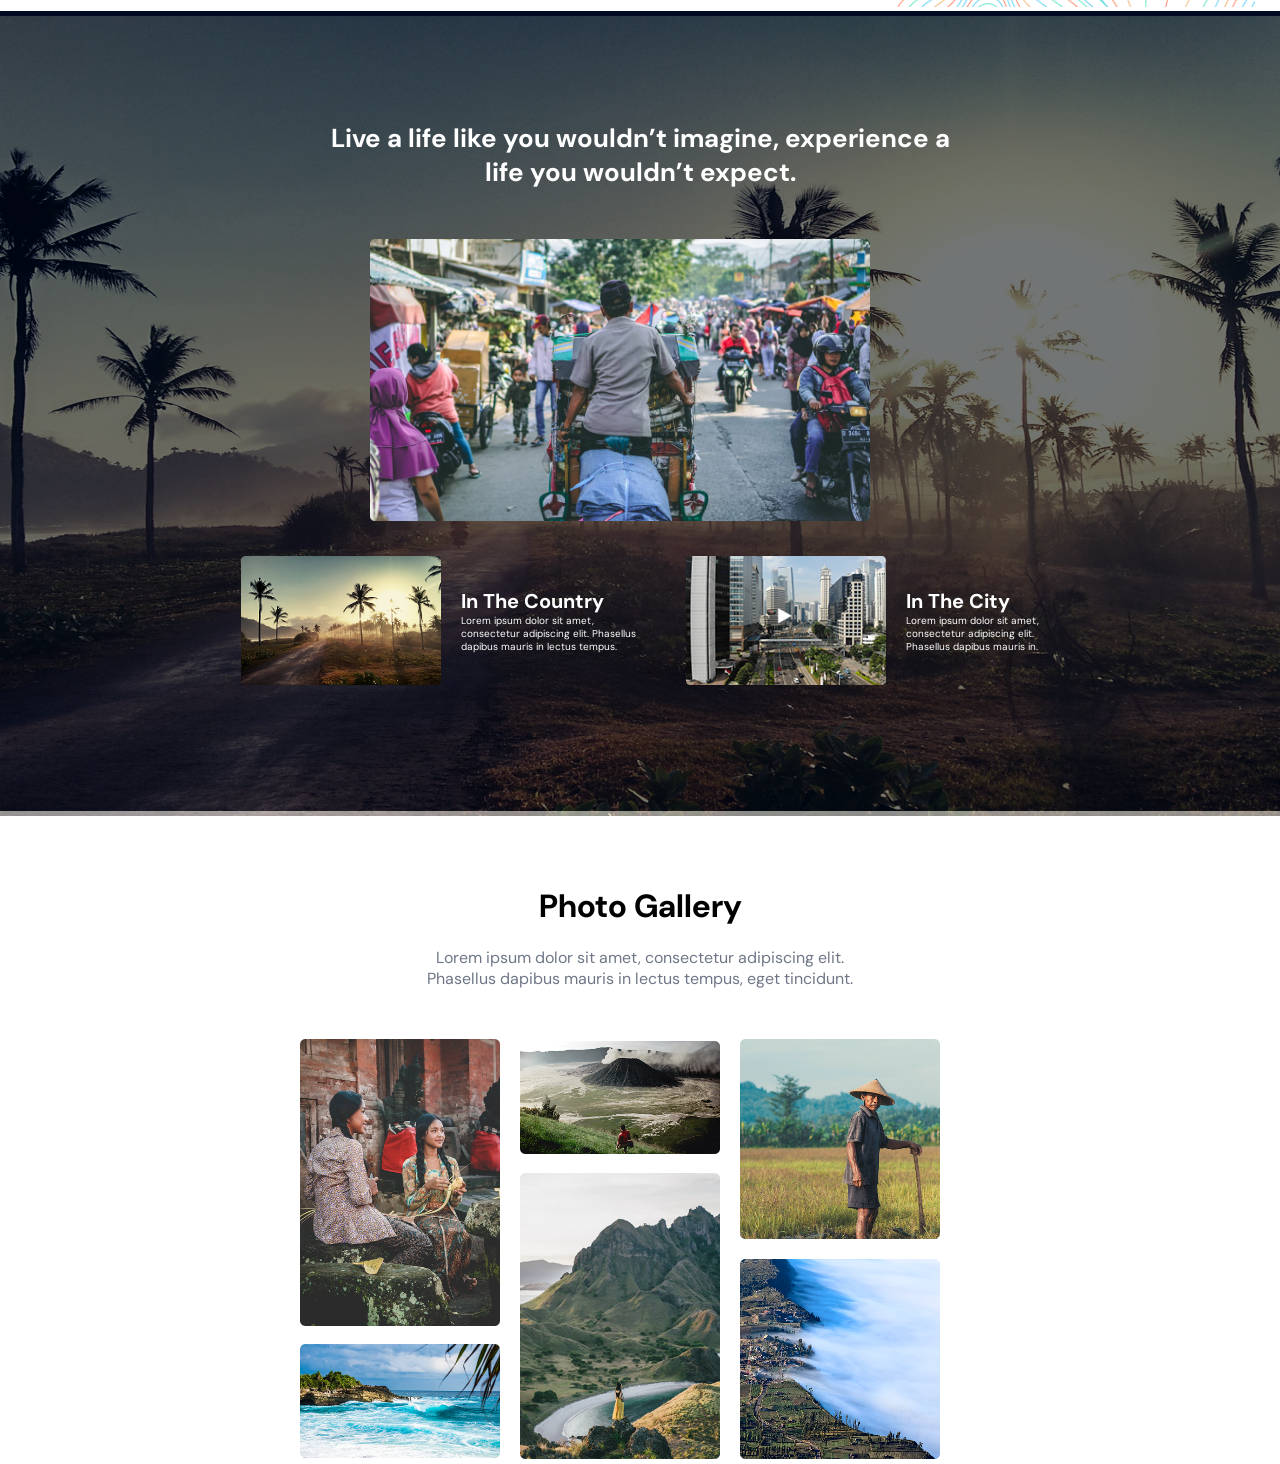
==== commit 2db29f68: "Eight commit" ====
--- a/amirhamza/amirhamza.html
+++ b/amirhamza/amirhamza.html
@@ -149,5 +149,27 @@
             </div>
 
         </div>
+        <div class="div27">
+            <h1>Photo Gallery</h1>
+            <p>Lorem ipsum dolor sit amet, consectetur adipiscing elit. <br> Phasellus dapibus mauris in lectus tempus, eget tincidunt.</p>
+        </div>
+        <div class="div28">
+            <img src="./images/Image 06.png" alt="" width="200px">
+        </div>
+        <div class="div29">
+            <img src="./images/Image 05.png" alt="" width="200px">
+        </div>
+        <div class="div30">
+           <img src="./images/Image 02.png" alt="" width="200px">
+        </div>
+        <div class="div31">
+            <img src="./images/Image 04.png" alt="" width="200px">
+        </div>
+        <div class="div32">
+            <img src="./images/Image 03.png" alt="" width="200px">
+        </div>
+        <div class="div33">
+            <img src="./images/Image 01.png" alt="" width="200px">
+        </div>
 </body>
 </html>
--- a/amirhamza/amirhamza.css
+++ b/amirhamza/amirhamza.css
@@ -208,4 +208,37 @@
     align-items: center;
     color: white;
     font-size: 10px;
+}
+.div27{
+    margin-top: 200px;
+    justify-content: center;
+    text-align: center;
+}
+.div27 p{
+    margin-top: 20px;
+    color: #6F7787;
+}
+.div28{
+    margin-top: 50px;
+    margin-left: 300px;
+}
+.div29{
+    margin-left: 520px;
+    margin-top: -290px;
+}
+.div30{
+    margin-left: 740px;
+    margin-top: -120px;
+}
+.div31{
+    margin-left: 300px;
+    margin-top: 100px;
+}
+.div32{
+    margin-left: 520px;
+    margin-top: -290px;
+}
+.div33{
+    margin-left: 740px;
+    margin-top: -205px;
 }
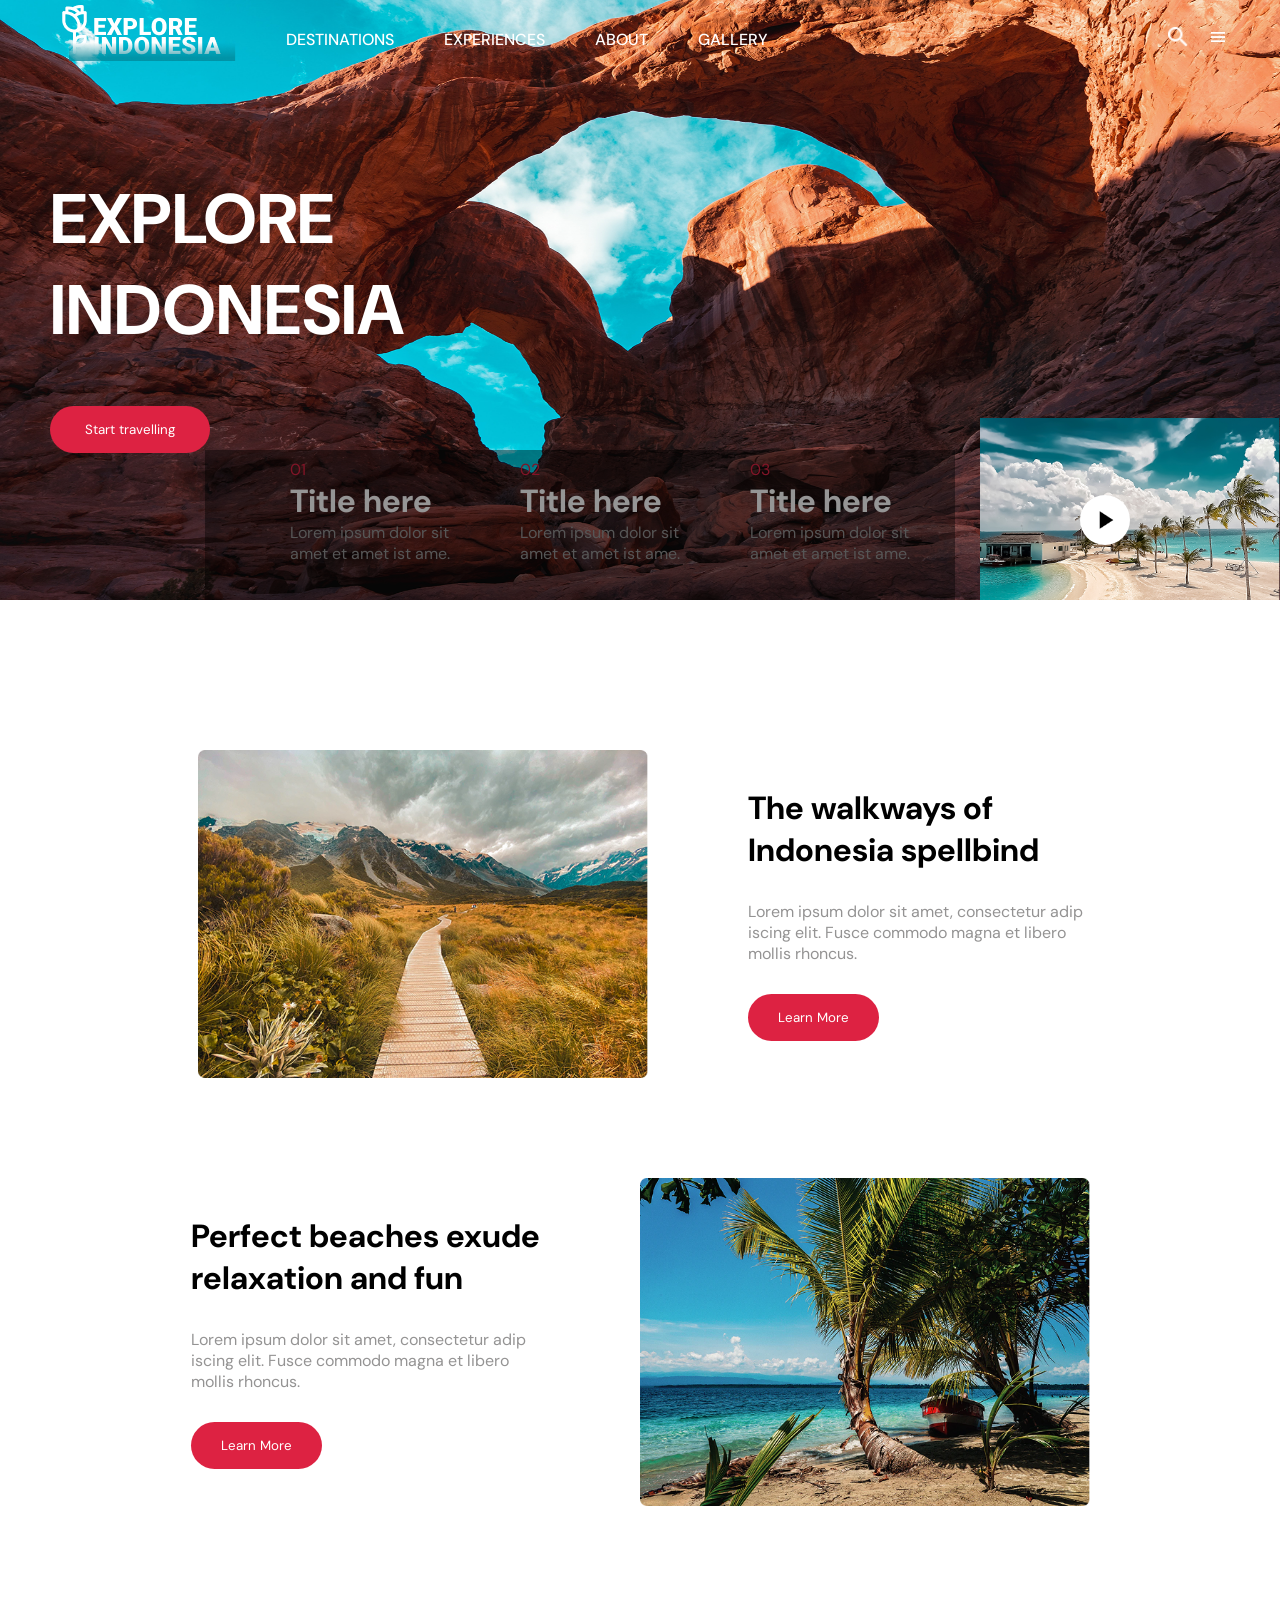
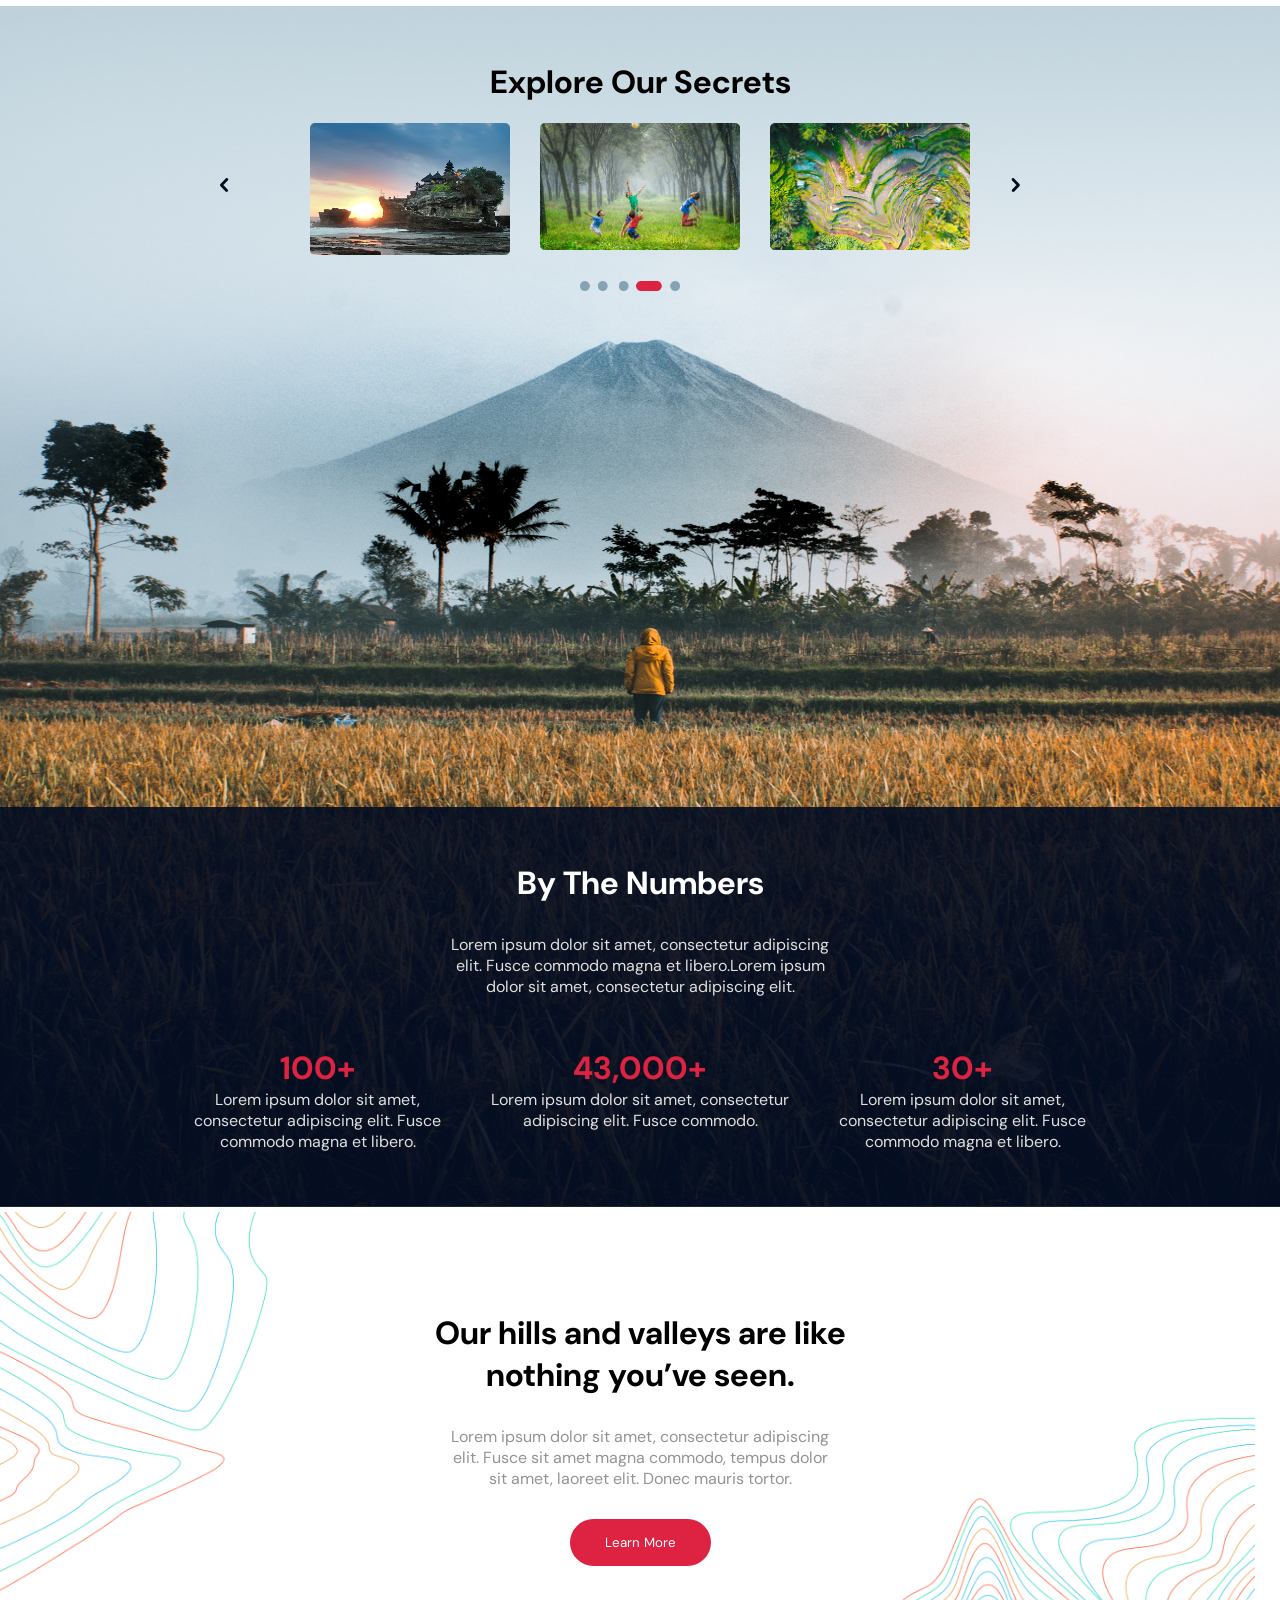
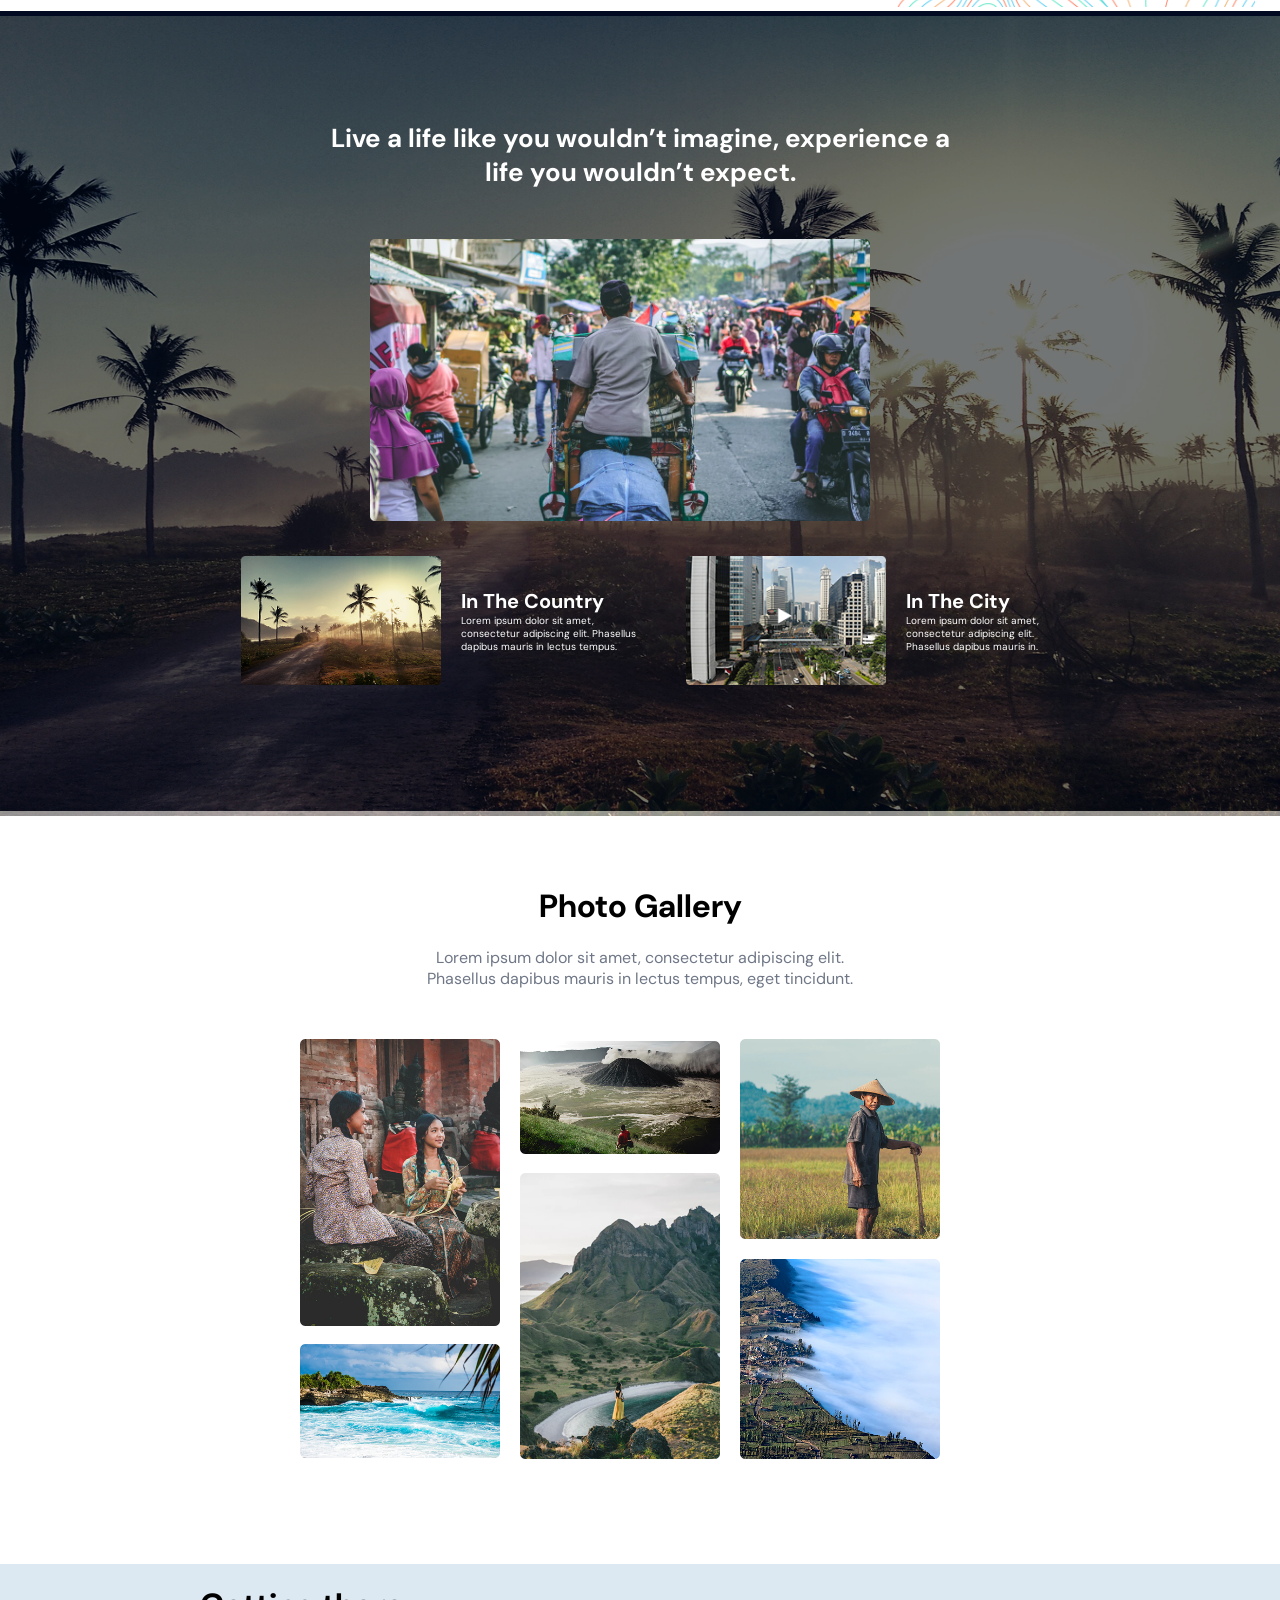
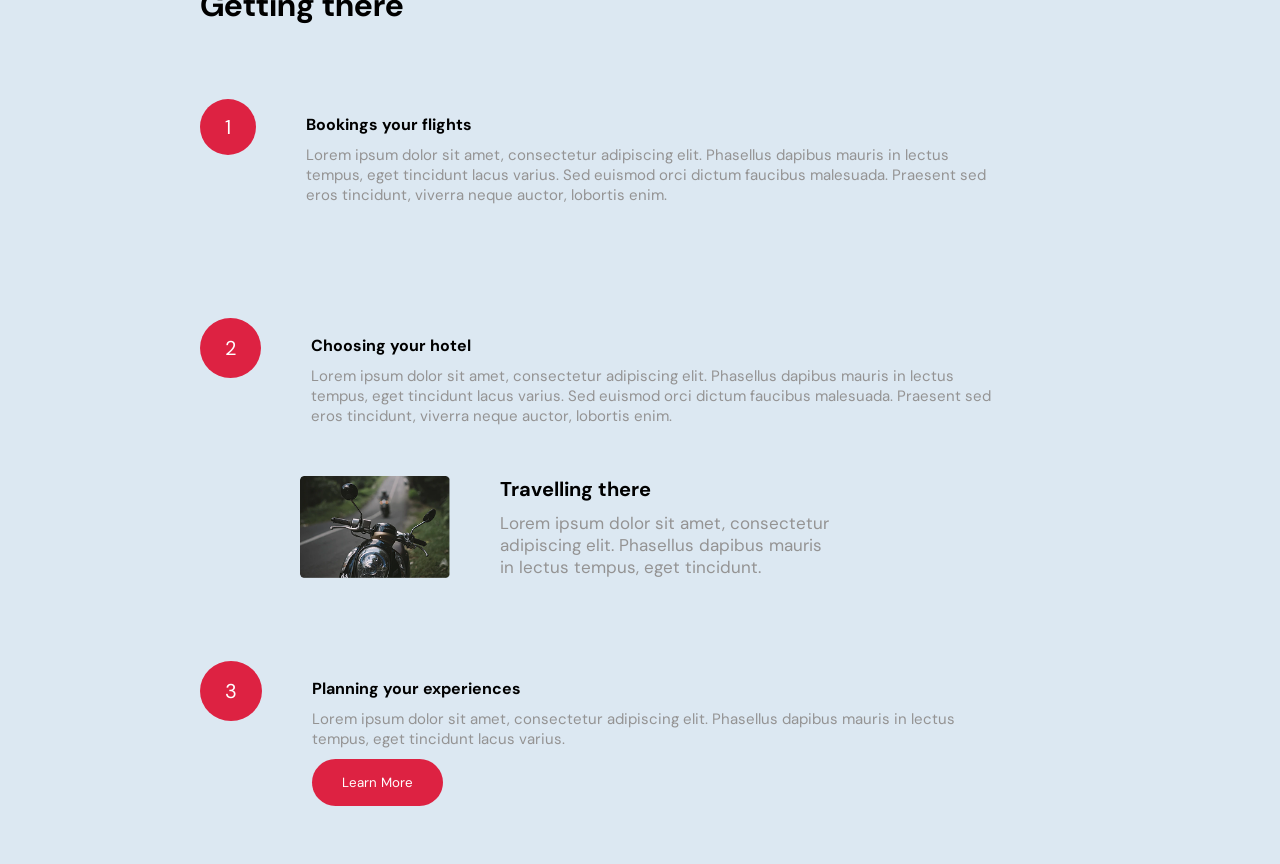
==== commit c5c6f173: "Third commit" ====
--- a/amirhamza/amirhamza.html
+++ b/amirhamza/amirhamza.html
@@ -171,5 +171,46 @@
         <div class="div33">
             <img src="./images/Image 01.png" alt="" width="200px">
         </div>
+        <div class="div34">
+            <h1>Getting there</h1>
+        </div>
+        <div class="div35">
+               <div>
+                 <a href="">1</a>
+               </div>
+                <div>
+                    <h1>Bookings your flights</h1>
+                <p>Lorem ipsum dolor sit amet, consectetur adipiscing elit. Phasellus dapibus mauris in lectus <br> tempus, eget tincidunt lacus varius. Sed euismod orci dictum faucibus malesuada. Praesent sed <br> eros tincidunt, viverra neque auctor, lobortis enim.</p>
+                </div>
+            </div>
+            <div class="div36">
+                <div>
+                    <a href="">2</a>
+                </div>
+                <div>
+                    <h1>Choosing your hotel</h1>
+                    <p>Lorem ipsum dolor sit amet, consectetur adipiscing elit. Phasellus dapibus mauris in lectus <br> tempus, eget tincidunt lacus varius. Sed euismod orci dictum faucibus malesuada. Praesent sed <br> eros tincidunt, viverra neque auctor, lobortis enim.</p>
+                </div>
+            </div>
+            <div class="div37">
+                <img src="./images/Video.png" alt="" width="150px">
+                <div>
+                    <h1>Travelling there</h1>
+                    <p>Lorem ipsum dolor sit amet, consectetur <br> adipiscing elit. Phasellus dapibus mauris <br> in lectus tempus, eget tincidunt.</p>
+                </div>
+            </div>
+            <div>
+                <div class="div38">
+                   <div>
+                     <a href="">3</a>
+                   </div>
+                    <div>
+                    <h1>Planning your experiences</h1>
+                    <p>Lorem ipsum dolor sit amet, consectetur adipiscing elit. Phasellus dapibus mauris in lectus <br> tempus, eget tincidunt lacus varius. </p>
+                    <button>Learn More</button>
+                </div>
+                </div>
+                
+            </div>
 </body>
 </html>
--- a/amirhamza/amirhamza.css
+++ b/amirhamza/amirhamza.css
@@ -241,4 +241,101 @@
 .div33{
     margin-left: 740px;
     margin-top: -205px;
+}
+.div34{
+    height: 900px;
+    background-color: #DCE8F2;
+    margin-top: 100px;
+}
+.div34 h1{
+    margin-left: 200px;
+    padding-top: 20px;
+}
+.div35{
+    display: flex;
+    gap: 50px;
+    margin-top: -750px;
+    margin-left: 200px;
+}
+.div35 a{
+    padding: 15px 25px;
+    font-size: 20px;
+    background-color: #DD2242;
+    color: white;
+    text-decoration: none;
+    border-radius: 100%;
+}
+.div35 h1{
+    font-size: 16px;
+}
+.div35 p{
+    font-size: 15px;
+    margin-top: 10px;
+    color: #949393;
+}
+.div36{
+    margin-top: 130px;
+    gap: 50px;
+    display: flex;
+    margin-left: 200px;
+}
+.div36 a{
+    padding: 17px 25px;
+    font-size: 20px;
+    background-color: #DD2242;
+    color: white;
+    text-decoration: none;
+    border-radius: 100%;
+}
+.div36 h1{
+    font-size: 16px;
+}
+.div36 p{
+    font-size: 15px;
+    margin-top: 10px;
+    color: #949393;
+}
+.div37{
+    display: flex;
+    gap: 50px;
+    margin-top: 50px;
+    margin-left: 300px;
+}
+.div37 h1{
+    font-size: 20px;
+}
+.div37 p{
+    margin-top: 10px;
+    color: #949393;
+    font-size: 17px;
+}
+.div38{
+    display: flex;
+    gap: 50px;
+    margin-left: 200px;
+    margin-top: 100px;
+}
+.div38 a{
+    text-decoration: none;
+    padding: 17px 25px;
+    font-size: 20px;
+    background-color: #DD2242;
+    color: white;
+    border-radius: 100%;
+}
+.div38 h1{
+    font-size: 16px;
+}
+.div38 p{
+    font-size: 15px;
+    margin-top: 10px;
+    color: #949393;
+}
+.div38 button{
+    margin-top: 10px;
+    border: none;
+    background-color: #DD2242;
+    padding: 15px 30px;
+    border-radius: 30px;
+    color: white;
 }
